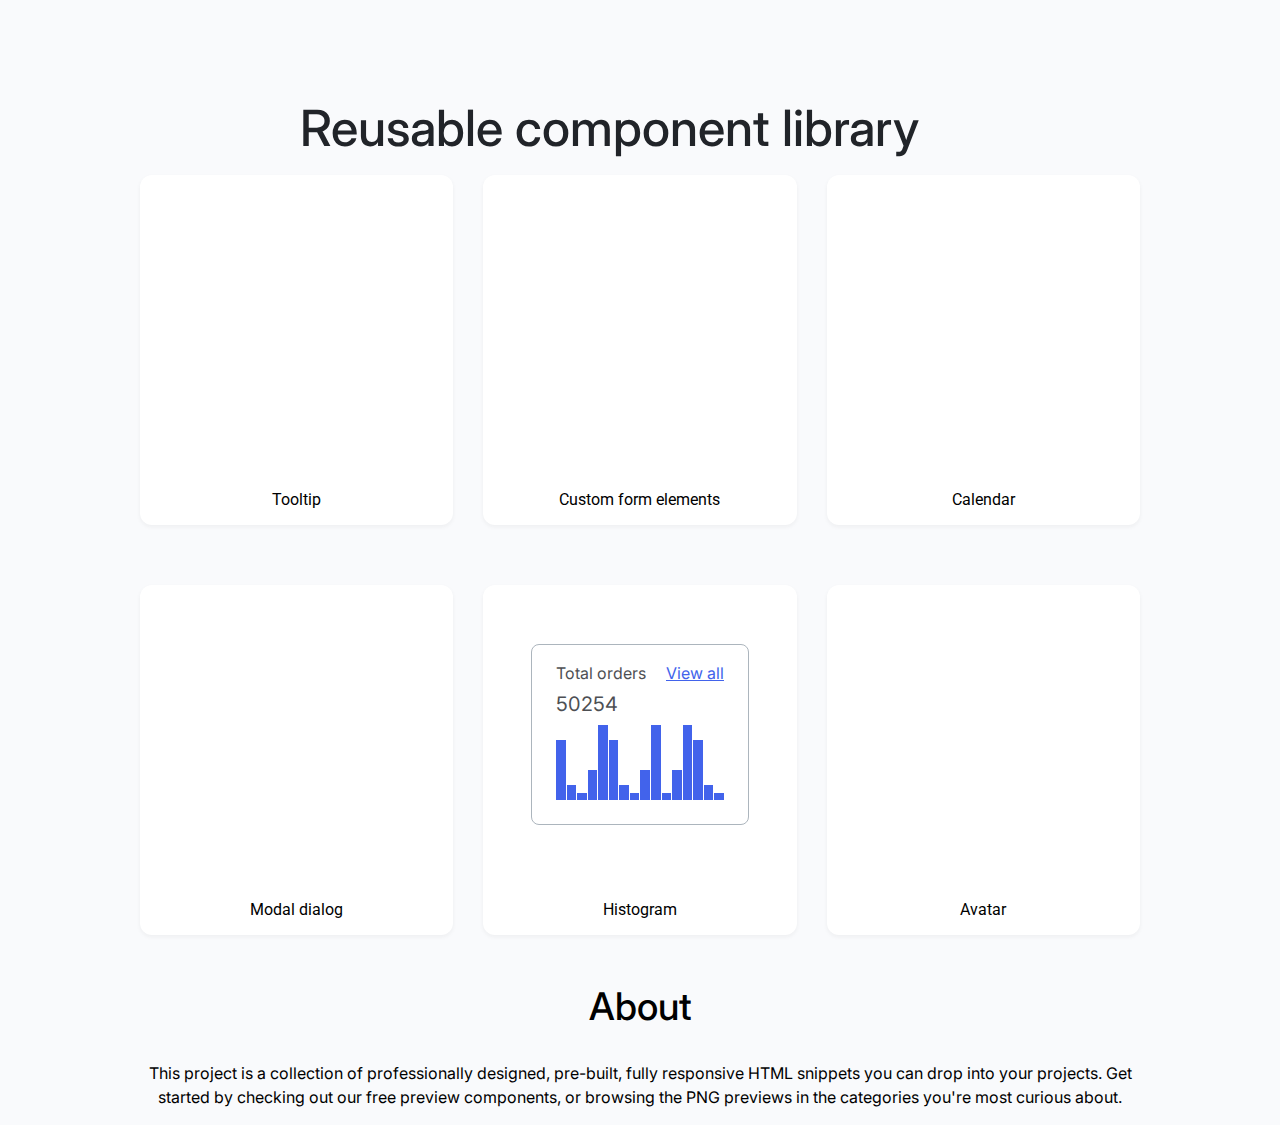
==== index.html @ 953dfaf5 "Better page layout. Use real histogram component instead of its screenshot image." ====
<!DOCTYPE html>
<!-- Главная страница -->
<html lang="ru">
    <head>
        <meta charset="UTF-8">
        <link rel="stylesheet" href="./assets/css/main.css">
        <link rel="stylesheet" href="./components/page/page.css">
        <link rel="stylesheet" href="./components/header/header.css">
        <link rel="stylesheet" href="./03-lection1/01-button/button.css">
        <link rel="stylesheet" href="./03-lection1/02-accordion/accordion.css">
        <link rel="stylesheet" href="./04-lection2/01-histogram/histogram.css">
        <link rel="stylesheet" href="./04-lection2/02-skeleton/skeleton.css">
    </head>
    <body class="page">
        <header class="header">
            <h1 class="header__title">Reusable component library</h1>
        </header>
        
        <main class="page__components">
            <div class="page__component-item">
                <div class="page__component-preview"></div>
                <p class="page__component-title">Tooltip</p>
            </div>
            <div class="page__component-item">
                <div class="page__component-preview"></div>
                <p class="page__component-title">Custom form elements</p>
            </div>
            <div class="page__component-item">
                <div class="page__component-preview"></div>
                <p class="page__component-title">Calendar</p>
            </div>
            <div class="page__component-item">
                <div class="page__component-preview"></div>
                <p class="page__component-title">Modal dialog</p>
            </div>
            <div class="page__component-item">
                <div class="page__component-preview">
                    <div class="histogram">
                        <div class="histogram__header">
                            <p class="histogram__header-title">Total orders</p>
                            <a class="histogram__header-link" href="#">View all</a>
                        </div>
                        <h4 class="histogram__total">50254</h4>
                        <div class="histogram__bars">
                            <div class="histogram__bar" style="height: 80%"></div>
                            <div class="histogram__bar" style="height: 20%"></div>
                            <div class="histogram__bar" style="height: 10%"></div>
                            <div class="histogram__bar" style="height: 40%"></div>
                            <div class="histogram__bar" style="height: 100%"></div>
                            <div class="histogram__bar" style="height: 80%"></div>
                            <div class="histogram__bar" style="height: 20%"></div>
                            <div class="histogram__bar" style="height: 10%"></div>
                            <div class="histogram__bar" style="height: 40%"></div>
                            <div class="histogram__bar" style="height: 100%"></div>
                            <div class="histogram__bar" style="height: 10%"></div>
                            <div class="histogram__bar" style="height: 40%"></div>
                            <div class="histogram__bar" style="height: 100%"></div>
                            <div class="histogram__bar" style="height: 80%"></div>
                            <div class="histogram__bar" style="height: 20%"></div>
                            <div class="histogram__bar" style="height: 10%"></div>
                        </div>
                    </div>
                </div>
                <p class="page__component-title">Histogram</p>
            </div>
            <div class="page__component-item">
                <div class="page__component-preview"></div>
                <p class="page__component-title">Avatar</p>
            </div>
        </main>
        <!--
        <hr/>
        <h3>Old-style components below</h3>
        <section class="page__item">
            <section>
                <button class="button page__item-button">Primary</button>
                <button class="button button_secondary page__item-button">Secondary</button>
                <button class="button button_alternate page__item-button">Alternate</button>
            </section>
            <section>
                <button class="button page__item-button" disabled>Primary</button>
                <button class="button button_secondary page__item-button" disabled>Secondary</button>
                <button class="button button_alternate page__item-button" disabled>Alternate</button>
            </section>
        </section>

        <section class="page__item">
            <section class="accordion">
                <details class="accordion__item">
                    <summary class="accordion__summary">
                        Accordion item 1
                    </summary>
                    <p class="accordion__item-text">
                        Amet minim mollit non deserunt ullamco est sit aliqua dolor do amet sint. Velit officia consequat duis enim velit mollit. Exercitation veniam consequat sunt nostrud amet.
                    </p>
                </details>
                <details class="accordion__item">
                    <summary class="accordion__summary">
                        Accordion item 2
                    </summary>
                    <p class="accordion__item-text">
                        Amet minim mollit non deserunt ullamco est sit aliqua dolor do amet sint. Velit officia consequat duis enim velit mollit. Exercitation veniam consequat sunt nostrud amet.
                    </p>
                </details>
                <details class="accordion__item">
                    <summary class="accordion__summary">
                        Accordion item 2
                    </summary>
                    <p class="accordion__item-text">
                        Amet minim mollit non deserunt ullamco est sit aliqua dolor do amet sint. Velit officia consequat duis enim velit mollit. Exercitation veniam consequat sunt nostrud amet.
                    </p>
                </details>
            </section>
        </section>
        
        <section class="page__item">
            <div class="histogram">
                <div class="histogram__header">
                    <p class="histogram__header-title">Total orders</p>
                    <a class="histogram__header-link" href="#">View all</a>
                </div>
                <h4 class="histogram__total">50254</h4>
                <div class="histogram__bars">
                    <div class="histogram__bar" style="height: 80%"></div>
                    <div class="histogram__bar" style="height: 20%"></div>
                    <div class="histogram__bar" style="height: 10%"></div>
                    <div class="histogram__bar" style="height: 40%"></div>
                    <div class="histogram__bar" style="height: 100%"></div>
                    <div class="histogram__bar" style="height: 80%"></div>
                    <div class="histogram__bar" style="height: 20%"></div>
                    <div class="histogram__bar" style="height: 10%"></div>
                    <div class="histogram__bar" style="height: 40%"></div>
                    <div class="histogram__bar" style="height: 100%"></div>
                    <div class="histogram__bar" style="height: 10%"></div>
                    <div class="histogram__bar" style="height: 40%"></div>
                    <div class="histogram__bar" style="height: 100%"></div>
                    <div class="histogram__bar" style="height: 80%"></div>
                    <div class="histogram__bar" style="height: 20%"></div>
                    <div class="histogram__bar" style="height: 10%"></div>
                </div>
            </div>
        </section>
        
        <section class="page__item">
            <div class="skeleton">
                <div class="skeleton__header">
                    <span class="skeleton__circle">
                    </span>
                    <div class="skeleton__header-lines">
                        <div class="skeleton__line skeleton__line_w50"></div>
                        <div class="skeleton__line skeleton__line_w75"></div>
                    </div>
                </div>
                <div class="skeleton__lines">
                    <div class="skeleton__line skeleton__line_shorter"></div>
                    <div class="skeleton__line skeleton__line_shorter"></div>
                </div>
            </div>
        </section>
        -->
        <footer>
            <h2 class="page__footer-title">About</h2>
            <p class="page__footer-content">This project is a collection of professionally designed, pre-built, fully responsive HTML snippets you can drop into your projects. Get started by checking out our free preview components, or browsing the PNG previews in the categories you're most curious about.</p>
        </footer>
    </body>
</html>
---- assets/css/main.css ----
@import 'normalize.css';
@import '../fonts/fonts.css';

:root {
    --white: #ffffff;
    --black: #212429;
    --pink: #F784AD;
    --purple: #7048E8;
    --blue: #4263EB;
    --red: #F03D3E;
    --grey-1: #F8F9FA;
    --grey-2: #DDE2E5;
    --grey-3: #ACB5BD;
    --grey-4: #495057;

    --error: var(--red);
    --success: var(--blue);

    --primary: var(--blue);
    --secondary: var(--purple);
    
    --backgroud: #F9FAFC;
}

* {
    font-family: 'Roboto', sans-serif;
}
---- components/page/page.css ----
﻿.page {
    max-width: 1000px;
    margin: 0 auto;
    background: var(--backgroud);
    display: flex;
    flex-direction: column;
    min-height: 100vh;
}

.page__item {
    padding: 32px;
}

.page__item-button {
    padding: 16px;
}

.page__footer-title {
    font-family: Inter, sans-serif;
    font-weight: 500;
    font-size: 38px;
    line-height: 48px;
    text-align: center;
}

.page__footer-content {
    font-family: Inter, sans-serif;
    font-size: 16px;
    line-height: 24px;

    text-align: center;
}

.page__components {
    display: flex;
    flex-direction: row;
    flex-grow: 1;
    row-gap: 30px;
    flex-wrap: wrap;
    margin: 0 -15px;
}

.page__component-item {
    width: calc(33% - 30px);
    height: 350px;
    margin: 15px;
    
    display: flex;
    flex-direction: column;
    flex-grow: 1;
    flex-shrink: 1;
    justify-content: flex-end;
    align-items: center;
    
    background: var(--white);
    box-shadow: 0px 2px 4px rgba(33, 36, 41, 0.05);
    border-radius: 12px;
}

.page__component-preview {
    box-sizing: border-box;
    display: flex;
    flex-grow: 1;
    justify-content: center;
    align-content: center;
    align-items: center;
    
    padding: 0 16px 0 16px;
    width: 100%;
}

.page__component-preview-image {
    max-width: 100%;
    max-height:100%;
}

.page__components-title {
    flex-grow: 0;
    
    font-family: Roboto, sans-serif;
    font-style: normal;
    font-weight: 500;
    font-size: 21px;
    line-height: 25px;

    justify-content: center;
    color: var(--black);
}
---- components/header/header.css ----
﻿.header {
    display: flex;
}

.header__title {
    font-family: Inter, sans-serif;
    font-weight: 500;
    font-size: 50px;
    line-height: 64px;

    color: var(--black);
    margin: 96px 0 0 160px
}
---- 03-lection1/01-button/button.css ----
/* Стилизация кнопки */

.button {
    border: 0px;
    border-radius: 8px;
    cursor: pointer;
    font-family: Roboto, sans-serif;
    font-style: normal;
    font-weight: 500;
    font-size: 16px;
    line-height: 19px;
    text-align: center;
    background: var(--blue);
    transition: opacity 200ms ease-in-out, background 200ms ease-in-out;
}

.button[disabled] {
    cursor: not-allowed;
    pointer-events: none;
    opacity: 0.5;
}

.button:hover, .button:active {
    background: #2342C0;
}

.button_secondary {
    background: var(--secondary);
}

.button_secondary:hover, .button_secondary:active {
    background: #5028C6;
}

.button_alternate {
    background: var(--white);
    border: 1px solid var(--grey-3);
    box-sizing: border-box;
}

.button_alternate:hover, .button_alternate:active {
    background: var(--white);
    border: 1px solid var(--black);
}

.button_alternate[disabled] {
    border: 1px solid var(--grey-3);
    color: var(--grey-4);
}
---- 03-lection1/02-accordion/accordion.css ----
/* Стилизация аккордеона */
.accordion__item {
    background: var(--white);
    border: 1px solid var(--grey-3);
    box-sizing: border-box;
    border-radius: 8px;
    margin-bottom: 8px;
}

.accordion__item:last-child {
    margin-bottom: 0;
}

.accordion__summary {
    color: var(--black);
    font-family: Inter, sans-serif;
    font-style: normal;
    font-weight: normal;
    font-size: 16px;
    line-height: 24px;
    
    padding: 24px 32px 24px 32px;
    display: block;
    list-style: none;
}

.accordion__summary::-webkit-details-marker, .accordion__summary::marker {
    display: none;
}

.accordion__item-text {
    font-family: Inter, sans-serif;
    font-style: normal;
    font-weight: normal;
    font-size: 16px;
    line-height: 24px;

    padding: 0 32px 0 32px;
    margin-top: -8px;

    color: var(--grey-4);
}
---- 04-lection2/01-histogram/histogram.css ----
.histogram {
    display: flex;
    flex-direction: column;
    background: var(--white);
    
    border: 1px solid var(--grey-3);
    box-sizing: border-box;
    border-radius: 8px;
    padding: 16px 24px 24px 24px;
}

.histogram__header {
    display: flex;
    justify-content: space-between;
    padding-bottom: 6px;
}

.histogram__header-link {
    padding-left: 20px;
    display: block;
    white-space: nowrap;
    font-family: Inter, sans-serif;
    font-style: normal;
    font-weight: normal;
    font-size: 16px;
    line-height: 24px;
    
    color: var(--blue);
}

.histogram__header-title {
    font-family: Inter, sans-serif;
    font-style: normal;
    font-weight: normal;
    font-size: 16px;
    line-height: 24px;
    color: var(--black);
    opacity: 0.8;
    align-content: center;
    margin-block: 0;
}

.histogram__total {
    font-family: Inter, sans-serif;
    font-style: normal;
    font-weight: normal;
    font-size: 20px;
    line-height: 26px;
    color: var(--black);
    opacity: 0.8;
    margin-block: 0;
    padding-bottom: 8px;
}

.histogram__bars {
    display: flex;
    height: 75px;
    align-items: flex-end;
    column-gap: 1px;
}

.histogram__bar {
    background-color: var(--blue);
    flex-grow: 1;
}
---- 04-lection2/02-skeleton/skeleton.css ----
.skeleton{
    background: var(--white);

    border: 1px solid var(--grey-3);
    box-sizing: border-box;
    border-radius: 8px;
    padding: 16px 24px 24px 24px;

    display: flex;
    flex-direction: column;
    row-gap: 8px;
}

.skeleton__header {
    display: flex;
    flex-direction: row;
    align-items: center;
}

.skeleton__circle {
    height: 64px;
    width: 64px;
    flex-shrink: 0;
    background-color: var(--grey-2);
    border-radius: 50%;
    display: inline-block;
}

.skeleton__header-lines {
    padding-left: 16px;
    display: flex;
    flex-direction: column;
    row-gap: 8px;
    align-items: flex-start;
    justify-items: stretch;
    width: 100%;
}

.skeleton__lines {
    padding: 16px 0 8px 0;
    display: flex;
    row-gap: 8px;
    align-items: stretch;
    justify-items: stretch;
    flex-direction: column;
    width: 100%;
}

.skeleton__line {
    width: 100%;
    background: linear-gradient(92.51deg, #DDE2E5 6.44%, #E2E6E8 38.47%, #F3F5F5 56.48%, #E3E7EA 77.5%, #DDE2E5 102.52%);
    flex-grow: 0;
    height: 20px;
}

.skeleton__line_w50 {
    width: 50%;
}

.skeleton__line_w75 {
    width: 75%;
}

 .skeleton__line_shorter {
     width: 95%;
 }
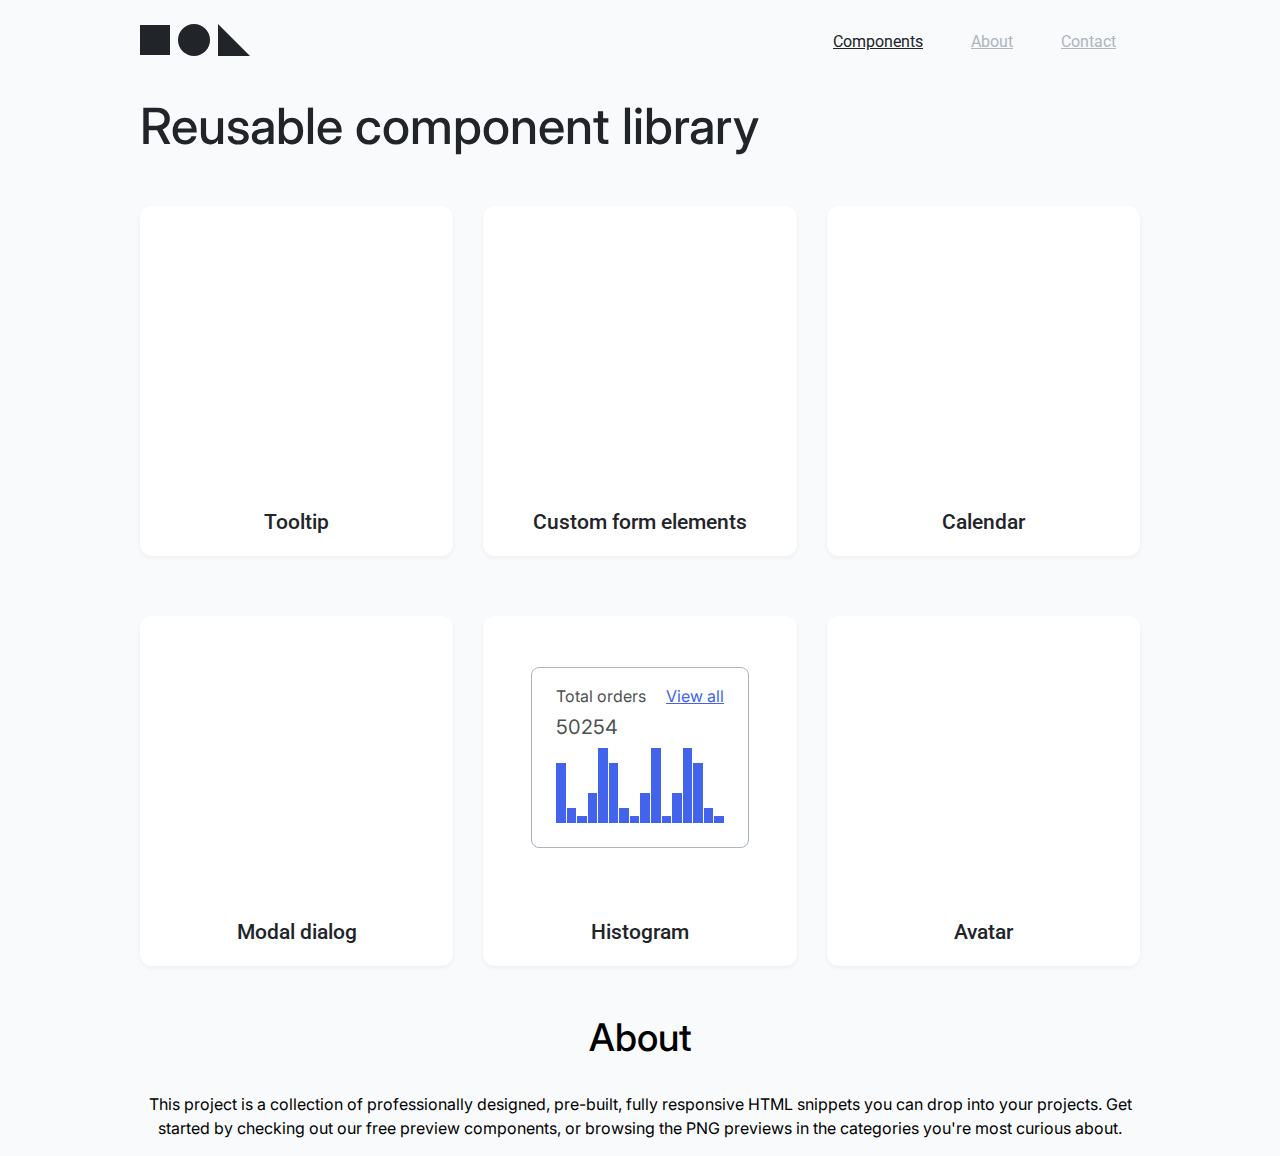
==== commit 89e33a4e: "Implemented header. Added nav and footer components. Moved old style components to separate page." ====
--- a/index.html
+++ b/index.html
@@ -6,6 +6,8 @@
         <link rel="stylesheet" href="./assets/css/main.css">
         <link rel="stylesheet" href="./components/page/page.css">
         <link rel="stylesheet" href="./components/header/header.css">
+        <link rel="stylesheet" href="./components/nav/nav.css">
+        <link rel="stylesheet" href="./components/footer/footer.css">
         <link rel="stylesheet" href="./03-lection1/01-button/button.css">
         <link rel="stylesheet" href="./03-lection1/02-accordion/accordion.css">
         <link rel="stylesheet" href="./04-lection2/01-histogram/histogram.css">
@@ -13,9 +15,22 @@
     </head>
     <body class="page">
         <header class="header">
+            <div class="header__container">
+                <div class="header__logo">
+                    <svg width="110" height="32" viewBox="0 0 110 32" fill="none" xmlns="http://www.w3.org/2000/svg">
+                        <rect y="1" width="30" height="30" fill="#212429"/>
+                        <rect x="38" width="32" height="32" rx="16" fill="#212429"/>
+                        <path d="M78 0L110 32H78V0Z" fill="#212429"/>
+                    </svg>
+                </div>
+                <div class="nav header__nav">
+                    <a href="" class="nav__item nav__item-selected">Components</a>
+                    <a href="" class="nav__item">About</a>
+                    <a href="" class="nav__item">Contact</a>
+                </div>
+            </div>
             <h1 class="header__title">Reusable component library</h1>
         </header>
-        
         <main class="page__components">
             <div class="page__component-item">
                 <div class="page__component-preview"></div>
@@ -68,99 +83,9 @@
                 <p class="page__component-title">Avatar</p>
             </div>
         </main>
-        <!--
-        <hr/>
-        <h3>Old-style components below</h3>
-        <section class="page__item">
-            <section>
-                <button class="button page__item-button">Primary</button>
-                <button class="button button_secondary page__item-button">Secondary</button>
-                <button class="button button_alternate page__item-button">Alternate</button>
-            </section>
-            <section>
-                <button class="button page__item-button" disabled>Primary</button>
-                <button class="button button_secondary page__item-button" disabled>Secondary</button>
-                <button class="button button_alternate page__item-button" disabled>Alternate</button>
-            </section>
-        </section>
-
-        <section class="page__item">
-            <section class="accordion">
-                <details class="accordion__item">
-                    <summary class="accordion__summary">
-                        Accordion item 1
-                    </summary>
-                    <p class="accordion__item-text">
-                        Amet minim mollit non deserunt ullamco est sit aliqua dolor do amet sint. Velit officia consequat duis enim velit mollit. Exercitation veniam consequat sunt nostrud amet.
-                    </p>
-                </details>
-                <details class="accordion__item">
-                    <summary class="accordion__summary">
-                        Accordion item 2
-                    </summary>
-                    <p class="accordion__item-text">
-                        Amet minim mollit non deserunt ullamco est sit aliqua dolor do amet sint. Velit officia consequat duis enim velit mollit. Exercitation veniam consequat sunt nostrud amet.
-                    </p>
-                </details>
-                <details class="accordion__item">
-                    <summary class="accordion__summary">
-                        Accordion item 2
-                    </summary>
-                    <p class="accordion__item-text">
-                        Amet minim mollit non deserunt ullamco est sit aliqua dolor do amet sint. Velit officia consequat duis enim velit mollit. Exercitation veniam consequat sunt nostrud amet.
-                    </p>
-                </details>
-            </section>
-        </section>
-        
-        <section class="page__item">
-            <div class="histogram">
-                <div class="histogram__header">
-                    <p class="histogram__header-title">Total orders</p>
-                    <a class="histogram__header-link" href="#">View all</a>
-                </div>
-                <h4 class="histogram__total">50254</h4>
-                <div class="histogram__bars">
-                    <div class="histogram__bar" style="height: 80%"></div>
-                    <div class="histogram__bar" style="height: 20%"></div>
-                    <div class="histogram__bar" style="height: 10%"></div>
-                    <div class="histogram__bar" style="height: 40%"></div>
-                    <div class="histogram__bar" style="height: 100%"></div>
-                    <div class="histogram__bar" style="height: 80%"></div>
-                    <div class="histogram__bar" style="height: 20%"></div>
-                    <div class="histogram__bar" style="height: 10%"></div>
-                    <div class="histogram__bar" style="height: 40%"></div>
-                    <div class="histogram__bar" style="height: 100%"></div>
-                    <div class="histogram__bar" style="height: 10%"></div>
-                    <div class="histogram__bar" style="height: 40%"></div>
-                    <div class="histogram__bar" style="height: 100%"></div>
-                    <div class="histogram__bar" style="height: 80%"></div>
-                    <div class="histogram__bar" style="height: 20%"></div>
-                    <div class="histogram__bar" style="height: 10%"></div>
-                </div>
-            </div>
-        </section>
-        
-        <section class="page__item">
-            <div class="skeleton">
-                <div class="skeleton__header">
-                    <span class="skeleton__circle">
-                    </span>
-                    <div class="skeleton__header-lines">
-                        <div class="skeleton__line skeleton__line_w50"></div>
-                        <div class="skeleton__line skeleton__line_w75"></div>
-                    </div>
-                </div>
-                <div class="skeleton__lines">
-                    <div class="skeleton__line skeleton__line_shorter"></div>
-                    <div class="skeleton__line skeleton__line_shorter"></div>
-                </div>
-            </div>
-        </section>
-        -->
-        <footer>
-            <h2 class="page__footer-title">About</h2>
-            <p class="page__footer-content">This project is a collection of professionally designed, pre-built, fully responsive HTML snippets you can drop into your projects. Get started by checking out our free preview components, or browsing the PNG previews in the categories you're most curious about.</p>
+        <footer class="footer">
+            <h2 class="footer__title">About</h2>
+            <p class="footer__content">This project is a collection of professionally designed, pre-built, fully responsive HTML snippets you can drop into your projects. Get started by checking out our free preview components, or browsing the PNG previews in the categories you're most curious about.</p>
         </footer>
     </body>
 </html>
--- a/components/page/page.css
+++ b/components/page/page.css
@@ -7,30 +7,6 @@
     min-height: 100vh;
 }
 
-.page__item {
-    padding: 32px;
-}
-
-.page__item-button {
-    padding: 16px;
-}
-
-.page__footer-title {
-    font-family: Inter, sans-serif;
-    font-weight: 500;
-    font-size: 38px;
-    line-height: 48px;
-    text-align: center;
-}
-
-.page__footer-content {
-    font-family: Inter, sans-serif;
-    font-size: 16px;
-    line-height: 24px;
-
-    text-align: center;
-}
-
 .page__components {
     display: flex;
     flex-direction: row;
@@ -38,6 +14,7 @@
     row-gap: 30px;
     flex-wrap: wrap;
     margin: 0 -15px;
+    align-content: flex-start;
 }
 
 .page__component-item {
@@ -74,9 +51,7 @@
     max-height:100%;
 }
 
-.page__components-title {
-    flex-grow: 0;
-    
+.page__component-title {
     font-family: Roboto, sans-serif;
     font-style: normal;
     font-weight: 500;
--- a/components/header/header.css
+++ b/components/header/header.css
@@ -1,5 +1,13 @@
 ﻿.header {
     display: flex;
+    flex-direction: column;
+}
+
+.header__container {
+    display: flex;
+    justify-content: space-between;
+    margin-top: 24px;
+    align-items: center;
 }
 
 .header__title {
@@ -9,5 +17,8 @@
     line-height: 64px;
 
     color: var(--black);
-    margin: 96px 0 0 160px
+}
+
+.heaver__nav {
+    margin-left: 15px;
 }--- a/components/nav/nav.css
+++ b/components/nav/nav.css
@@ -0,0 +1,16 @@
+﻿.nav {
+    display: flex;
+    padding-left: 20px;
+    flex-wrap: wrap;
+}
+
+.nav__item {
+    font-size: 16px;
+    line-height: 24px;
+    margin: 0 24px;
+    color: var(--grey-3);
+}
+
+.nav__item-selected {
+    color: var(--black);
+}--- a/components/footer/footer.css
+++ b/components/footer/footer.css
@@ -0,0 +1,19 @@
+﻿.footer {
+    
+}
+
+.footer__title {
+    font-family: Inter, sans-serif;
+    font-weight: 500;
+    font-size: 38px;
+    line-height: 48px;
+    text-align: center;
+}
+
+.footer__content {
+    font-family: Inter, sans-serif;
+    font-size: 16px;
+    line-height: 24px;
+
+    text-align: center;
+}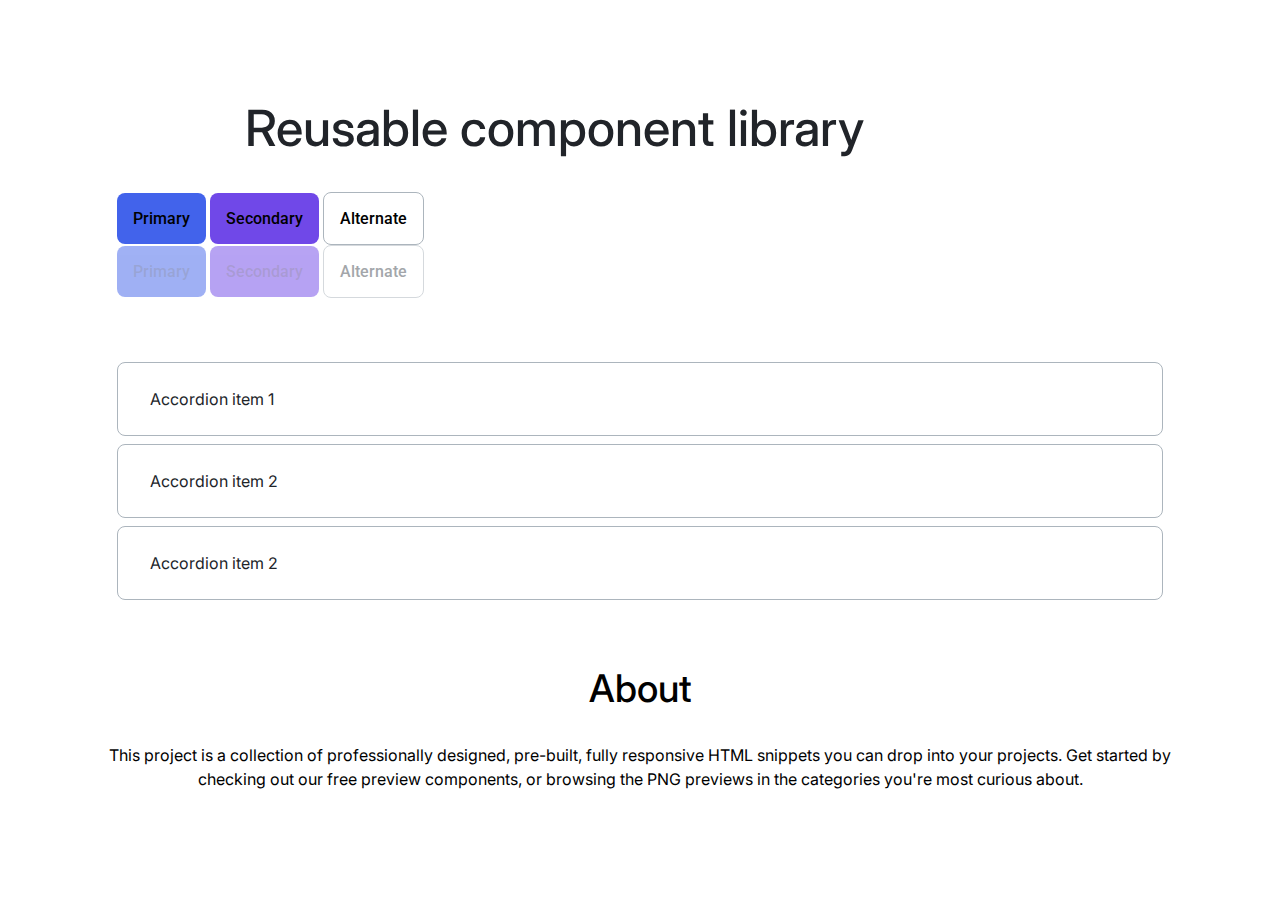
==== commit 0bb54b51: "Merge pull request #3 from dlxeon/feature/task03" ====
--- a/index.html
+++ b/index.html
@@ -5,87 +5,58 @@
         <meta charset="UTF-8">
         <link rel="stylesheet" href="./assets/css/main.css">
         <link rel="stylesheet" href="./components/page/page.css">
-        <link rel="stylesheet" href="./components/header/header.css">
-        <link rel="stylesheet" href="./components/nav/nav.css">
-        <link rel="stylesheet" href="./components/footer/footer.css">
         <link rel="stylesheet" href="./03-lection1/01-button/button.css">
         <link rel="stylesheet" href="./03-lection1/02-accordion/accordion.css">
-        <link rel="stylesheet" href="./04-lection2/01-histogram/histogram.css">
-        <link rel="stylesheet" href="./04-lection2/02-skeleton/skeleton.css">
     </head>
     <body class="page">
-        <header class="header">
-            <div class="header__container">
-                <div class="header__logo">
-                    <svg width="110" height="32" viewBox="0 0 110 32" fill="none" xmlns="http://www.w3.org/2000/svg">
-                        <rect y="1" width="30" height="30" fill="#212429"/>
-                        <rect x="38" width="32" height="32" rx="16" fill="#212429"/>
-                        <path d="M78 0L110 32H78V0Z" fill="#212429"/>
-                    </svg>
-                </div>
-                <div class="nav header__nav">
-                    <a href="" class="nav__item nav__item-selected">Components</a>
-                    <a href="" class="nav__item">About</a>
-                    <a href="" class="nav__item">Contact</a>
-                </div>
-            </div>
-            <h1 class="header__title">Reusable component library</h1>
+        <header>
+            <h1 class="page__title">Reusable component library</h1>
         </header>
-        <main class="page__components">
-            <div class="page__component-item">
-                <div class="page__component-preview"></div>
-                <p class="page__component-title">Tooltip</p>
-            </div>
-            <div class="page__component-item">
-                <div class="page__component-preview"></div>
-                <p class="page__component-title">Custom form elements</p>
-            </div>
-            <div class="page__component-item">
-                <div class="page__component-preview"></div>
-                <p class="page__component-title">Calendar</p>
-            </div>
-            <div class="page__component-item">
-                <div class="page__component-preview"></div>
-                <p class="page__component-title">Modal dialog</p>
-            </div>
-            <div class="page__component-item">
-                <div class="page__component-preview">
-                    <div class="histogram">
-                        <div class="histogram__header">
-                            <p class="histogram__header-title">Total orders</p>
-                            <a class="histogram__header-link" href="#">View all</a>
-                        </div>
-                        <h4 class="histogram__total">50254</h4>
-                        <div class="histogram__bars">
-                            <div class="histogram__bar" style="height: 80%"></div>
-                            <div class="histogram__bar" style="height: 20%"></div>
-                            <div class="histogram__bar" style="height: 10%"></div>
-                            <div class="histogram__bar" style="height: 40%"></div>
-                            <div class="histogram__bar" style="height: 100%"></div>
-                            <div class="histogram__bar" style="height: 80%"></div>
-                            <div class="histogram__bar" style="height: 20%"></div>
-                            <div class="histogram__bar" style="height: 10%"></div>
-                            <div class="histogram__bar" style="height: 40%"></div>
-                            <div class="histogram__bar" style="height: 100%"></div>
-                            <div class="histogram__bar" style="height: 10%"></div>
-                            <div class="histogram__bar" style="height: 40%"></div>
-                            <div class="histogram__bar" style="height: 100%"></div>
-                            <div class="histogram__bar" style="height: 80%"></div>
-                            <div class="histogram__bar" style="height: 20%"></div>
-                            <div class="histogram__bar" style="height: 10%"></div>
-                        </div>
-                    </div>
-                </div>
-                <p class="page__component-title">Histogram</p>
-            </div>
-            <div class="page__component-item">
-                <div class="page__component-preview"></div>
-                <p class="page__component-title">Avatar</p>
-            </div>
-        </main>
-        <footer class="footer">
-            <h2 class="footer__title">About</h2>
-            <p class="footer__content">This project is a collection of professionally designed, pre-built, fully responsive HTML snippets you can drop into your projects. Get started by checking out our free preview components, or browsing the PNG previews in the categories you're most curious about.</p>
+        <section class="page__item">
+            <section>
+                <button class="button page__item-button">Primary</button>
+                <button class="button button_secondary page__item-button">Secondary</button>
+                <button class="button button_alternate page__item-button">Alternate</button>
+            </section>
+            <section>
+                <button class="button page__item-button" disabled>Primary</button>
+                <button class="button button_secondary page__item-button" disabled>Secondary</button>
+                <button class="button button_alternate page__item-button" disabled>Alternate</button>
+            </section>
+        </section>
+
+        <section class="page__item">
+            <section class="accordion">
+                <details class="accordion__item">
+                    <summary class="accordion__summary">
+                        Accordion item 1
+                    </summary>
+                    <p class="accordion__item-text">
+                        Amet minim mollit non deserunt ullamco est sit aliqua dolor do amet sint. Velit officia consequat duis enim velit mollit. Exercitation veniam consequat sunt nostrud amet.
+                    </p>
+                </details>
+                <details class="accordion__item">
+                    <summary class="accordion__summary">
+                        Accordion item 2
+                    </summary>
+                    <p class="accordion__item-text">
+                        Amet minim mollit non deserunt ullamco est sit aliqua dolor do amet sint. Velit officia consequat duis enim velit mollit. Exercitation veniam consequat sunt nostrud amet.
+                    </p>
+                </details>
+                <details class="accordion__item">
+                    <summary class="accordion__summary">
+                        Accordion item 2
+                    </summary>
+                    <p class="accordion__item-text">
+                        Amet minim mollit non deserunt ullamco est sit aliqua dolor do amet sint. Velit officia consequat duis enim velit mollit. Exercitation veniam consequat sunt nostrud amet.
+                    </p>
+                </details>
+            </section>
+        </section>
+        
+        <footer>
+            <h2 class="page__footer-title">About</h2>
+            <p class="page__footer-content">This project is a collection of professionally designed, pre-built, fully responsive HTML snippets you can drop into your projects. Get started by checking out our free preview components, or browsing the PNG previews in the categories you're most curious about.</p>
         </footer>
     </body>
 </html>
--- a/assets/css/main.css
+++ b/assets/css/main.css
@@ -18,8 +18,6 @@
 
     --primary: var(--blue);
     --secondary: var(--purple);
-    
-    --backgroud: #F9FAFC;
 }
 
 * {
--- a/components/page/page.css
+++ b/components/page/page.css
@@ -1,63 +1,38 @@
 ﻿.page {
-    max-width: 1000px;
-    margin: 0 auto;
-    background: var(--backgroud);
-    display: flex;
-    flex-direction: column;
-    min-height: 100vh;
+    max-width: 1110px;
+    margin: 0px auto;
 }
 
-.page__components {
-    display: flex;
-    flex-direction: row;
-    flex-grow: 1;
-    row-gap: 30px;
-    flex-wrap: wrap;
-    margin: 0 -15px;
-    align-content: flex-start;
+.page__title {
+    font-family: Inter, sans-serif;
+    font-weight: 500;
+    font-size: 50px;
+    line-height: 64px;
+
+    color: var(--black);
+    margin: 96px 0 0 160px
 }
 
-.page__component-item {
-    width: calc(33% - 30px);
-    height: 350px;
-    margin: 15px;
-    
-    display: flex;
-    flex-direction: column;
-    flex-grow: 1;
-    flex-shrink: 1;
-    justify-content: flex-end;
-    align-items: center;
-    
-    background: var(--white);
-    box-shadow: 0px 2px 4px rgba(33, 36, 41, 0.05);
-    border-radius: 12px;
+.page__item {
+    padding: 32px;
 }
 
-.page__component-preview {
-    box-sizing: border-box;
-    display: flex;
-    flex-grow: 1;
-    justify-content: center;
-    align-content: center;
-    align-items: center;
-    
-    padding: 0 16px 0 16px;
-    width: 100%;
+.page__item-button {
+    padding: 16px;
 }
 
-.page__component-preview-image {
-    max-width: 100%;
-    max-height:100%;
+.page__footer-title {
+    font-family: Inter, sans-serif;
+    font-weight: 500;
+    font-size: 38px;
+    line-height: 48px;
+    text-align: center;
 }
 
-.page__component-title {
-    font-family: Roboto, sans-serif;
-    font-style: normal;
-    font-weight: 500;
-    font-size: 21px;
-    line-height: 25px;
+.page__footer-content {
+    font-family: Inter, sans-serif;
+    font-size: 16px;
+    line-height: 24px;
 
-    justify-content: center;
-    color: var(--black);
+    text-align: center;
 }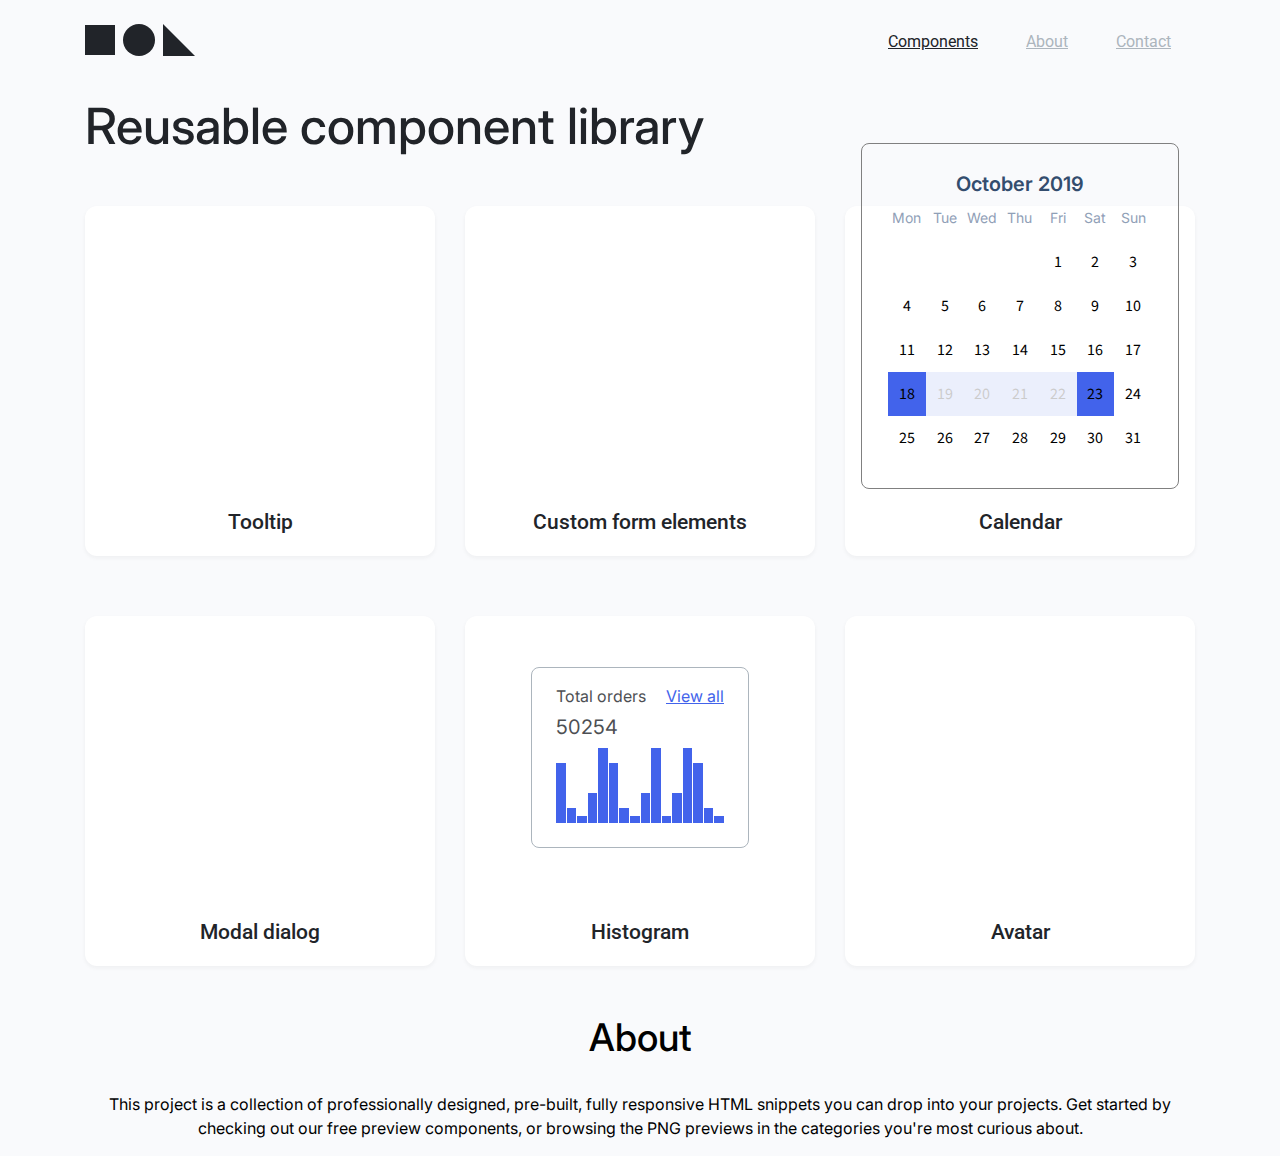
==== commit c0957fc5: "Calendar element done." ====
--- a/index.html
+++ b/index.html
@@ -5,58 +5,138 @@
         <meta charset="UTF-8">
         <link rel="stylesheet" href="./assets/css/main.css">
         <link rel="stylesheet" href="./components/page/page.css">
+        <link rel="stylesheet" href="./components/header/header.css">
+        <link rel="stylesheet" href="./components/nav/nav.css">
+        <link rel="stylesheet" href="./components/footer/footer.css">
         <link rel="stylesheet" href="./03-lection1/01-button/button.css">
         <link rel="stylesheet" href="./03-lection1/02-accordion/accordion.css">
+        <link rel="stylesheet" href="./04-lection2/01-histogram/histogram.css">
+        <link rel="stylesheet" href="./04-lection2/02-skeleton/skeleton.css">
+        <link rel="stylesheet" href="./05-lection3/03-calendar/calendar.css">
     </head>
     <body class="page">
-        <header>
-            <h1 class="page__title">Reusable component library</h1>
+        <header class="header">
+            <div class="header__container">
+                <div class="header__logo">
+                    <svg width="110" height="32" viewBox="0 0 110 32" fill="none" xmlns="http://www.w3.org/2000/svg">
+                        <rect y="1" width="30" height="30" fill="#212429"/>
+                        <rect x="38" width="32" height="32" rx="16" fill="#212429"/>
+                        <path d="M78 0L110 32H78V0Z" fill="#212429"/>
+                    </svg>
+                </div>
+                <div class="nav header__nav">
+                    <a href="" class="nav__item nav__item-selected">Components</a>
+                    <a href="" class="nav__item">About</a>
+                    <a href="" class="nav__item">Contact</a>
+                </div>
+            </div>
+            <h1 class="header__title">Reusable component library</h1>
         </header>
-        <section class="page__item">
-            <section>
-                <button class="button page__item-button">Primary</button>
-                <button class="button button_secondary page__item-button">Secondary</button>
-                <button class="button button_alternate page__item-button">Alternate</button>
-            </section>
-            <section>
-                <button class="button page__item-button" disabled>Primary</button>
-                <button class="button button_secondary page__item-button" disabled>Secondary</button>
-                <button class="button button_alternate page__item-button" disabled>Alternate</button>
-            </section>
-        </section>
-
-        <section class="page__item">
-            <section class="accordion">
-                <details class="accordion__item">
-                    <summary class="accordion__summary">
-                        Accordion item 1
-                    </summary>
-                    <p class="accordion__item-text">
-                        Amet minim mollit non deserunt ullamco est sit aliqua dolor do amet sint. Velit officia consequat duis enim velit mollit. Exercitation veniam consequat sunt nostrud amet.
-                    </p>
-                </details>
-                <details class="accordion__item">
-                    <summary class="accordion__summary">
-                        Accordion item 2
-                    </summary>
-                    <p class="accordion__item-text">
-                        Amet minim mollit non deserunt ullamco est sit aliqua dolor do amet sint. Velit officia consequat duis enim velit mollit. Exercitation veniam consequat sunt nostrud amet.
-                    </p>
-                </details>
-                <details class="accordion__item">
-                    <summary class="accordion__summary">
-                        Accordion item 2
-                    </summary>
-                    <p class="accordion__item-text">
-                        Amet minim mollit non deserunt ullamco est sit aliqua dolor do amet sint. Velit officia consequat duis enim velit mollit. Exercitation veniam consequat sunt nostrud amet.
-                    </p>
-                </details>
-            </section>
-        </section>
-        
-        <footer>
-            <h2 class="page__footer-title">About</h2>
-            <p class="page__footer-content">This project is a collection of professionally designed, pre-built, fully responsive HTML snippets you can drop into your projects. Get started by checking out our free preview components, or browsing the PNG previews in the categories you're most curious about.</p>
+        <main class="page__components">
+            <div class="page__component-item">
+                <div class="page__component-preview"></div>
+                <p class="page__component-title">Tooltip</p>
+            </div>
+            <div class="page__component-item">
+                <div class="page__component-preview"></div>
+                <p class="page__component-title">Custom form elements</p>
+            </div>
+            <div class="page__component-item">
+                <div class="page__component-preview">
+                    <div class="calendar">
+                        <div class="calendar__title">October 2019</div>
+                        <div class="calendar__wrapper">
+                            <div class="calendar__inner">
+                                <span class="calendar__item calendar__item_day">Mon</span>
+                                <span class="calendar__item calendar__item_day">Tue</span>
+                                <span class="calendar__item calendar__item_day">Wed</span>
+                                <span class="calendar__item calendar__item_day">Thu</span>
+                                <span class="calendar__item calendar__item_day">Fri</span>
+                                <span class="calendar__item calendar__item_day">Sat</span>
+                                <span class="calendar__item calendar__item_day">Sun</span>
+                                <span class="calendar__item"></span>
+                                <span class="calendar__item"></span>
+                                <span class="calendar__item"></span>
+                                <span class="calendar__item"></span>
+                                <span class="calendar__item">1</span>
+                                <span class="calendar__item">2</span>
+                                <span class="calendar__item">3</span>
+                                <span class="calendar__item">4</span>
+                                <span class="calendar__item">5</span>
+                                <span class="calendar__item">6</span>
+                                <span class="calendar__item">7</span>
+                                <span class="calendar__item">8</span>
+                                <span class="calendar__item">9</span>
+                                <span class="calendar__item">10</span>
+                                <span class="calendar__item">11</span>
+                                <span class="calendar__item">12</span>
+                                <span class="calendar__item">13</span>
+                                <span class="calendar__item">14</span>
+                                <span class="calendar__item">15</span>
+                                <span class="calendar__item">16</span>
+                                <span class="calendar__item">17</span>
+                                <span class="calendar__item calendar__item_active">18</span>
+                                <span class="calendar__item calendar__item_between-active">19</span>
+                                <span class="calendar__item calendar__item_between-active">20</span>
+                                <span class="calendar__item calendar__item_between-active">21</span>
+                                <span class="calendar__item calendar__item_between-active">22</span>
+                                <span class="calendar__item calendar__item_active">23</span>
+                                <span class="calendar__item">24</span>
+                                <span class="calendar__item">25</span>
+                                <span class="calendar__item">26</span>
+                                <span class="calendar__item">27</span>
+                                <span class="calendar__item">28</span>
+                                <span class="calendar__item">29</span>
+                                <span class="calendar__item">30</span>
+                                <span class="calendar__item">31</span>
+                            </div>
+                        </div>
+                    </div>
+                </div>
+                <p class="page__component-title">Calendar</p>
+            </div>
+            <div class="page__component-item">
+                <div class="page__component-preview"></div>
+                <p class="page__component-title">Modal dialog</p>
+            </div>
+            <div class="page__component-item">
+                <div class="page__component-preview">
+                    <div class="histogram">
+                        <div class="histogram__header">
+                            <p class="histogram__header-title">Total orders</p>
+                            <a class="histogram__header-link" href="#">View all</a>
+                        </div>
+                        <h4 class="histogram__total">50254</h4>
+                        <div class="histogram__bars">
+                            <div class="histogram__bar" style="height: 80%"></div>
+                            <div class="histogram__bar" style="height: 20%"></div>
+                            <div class="histogram__bar" style="height: 10%"></div>
+                            <div class="histogram__bar" style="height: 40%"></div>
+                            <div class="histogram__bar" style="height: 100%"></div>
+                            <div class="histogram__bar" style="height: 80%"></div>
+                            <div class="histogram__bar" style="height: 20%"></div>
+                            <div class="histogram__bar" style="height: 10%"></div>
+                            <div class="histogram__bar" style="height: 40%"></div>
+                            <div class="histogram__bar" style="height: 100%"></div>
+                            <div class="histogram__bar" style="height: 10%"></div>
+                            <div class="histogram__bar" style="height: 40%"></div>
+                            <div class="histogram__bar" style="height: 100%"></div>
+                            <div class="histogram__bar" style="height: 80%"></div>
+                            <div class="histogram__bar" style="height: 20%"></div>
+                            <div class="histogram__bar" style="height: 10%"></div>
+                        </div>
+                    </div>
+                </div>
+                <p class="page__component-title">Histogram</p>
+            </div>
+            <div class="page__component-item">
+                <div class="page__component-preview"></div>
+                <p class="page__component-title">Avatar</p>
+            </div>
+        </main>
+        <footer class="footer">
+            <h2 class="footer__title">About</h2>
+            <p class="footer__content">This project is a collection of professionally designed, pre-built, fully responsive HTML snippets you can drop into your projects. Get started by checking out our free preview components, or browsing the PNG previews in the categories you're most curious about.</p>
         </footer>
     </body>
 </html>
--- a/assets/css/main.css
+++ b/assets/css/main.css
@@ -18,8 +18,19 @@
 
     --primary: var(--blue);
     --secondary: var(--purple);
+    
+    --backgroud: #F9FAFC;
+    --selected: #D84910;
+    
+    --calendar-title: #334D6E;
+    --calendar-day: #90A0B7;
+    --calendar-between-active: #A0B1F5;
 }
 
 * {
     font-family: 'Roboto', sans-serif;
 }
+
+body, html {
+    height: 100%;
+}--- a/components/page/page.css
+++ b/components/page/page.css
@@ -1,38 +1,63 @@
 ﻿.page {
     max-width: 1110px;
-    margin: 0px auto;
+    margin: 0 auto;
+    background: var(--backgroud);
+    display: flex;
+    flex-direction: column;
+    min-height: 100vh;
 }
 
-.page__title {
-    font-family: Inter, sans-serif;
-    font-weight: 500;
-    font-size: 50px;
-    line-height: 64px;
-
-    color: var(--black);
-    margin: 96px 0 0 160px
+.page__components {
+    display: flex;
+    flex-direction: row;
+    flex-grow: 1;
+    row-gap: 30px;
+    flex-wrap: wrap;
+    margin: 0 -15px;
+    align-content: flex-start;
 }
 
-.page__item {
-    padding: 32px;
+.page__component-item {
+    width: calc(33% - 30px);
+    height: 350px;
+    margin: 15px;
+    
+    display: flex;
+    flex-direction: column;
+    flex-grow: 1;
+    flex-shrink: 1;
+    justify-content: flex-end;
+    align-items: center;
+    
+    background: var(--white);
+    box-shadow: 0px 2px 4px rgba(33, 36, 41, 0.05);
+    border-radius: 12px;
+} 
+
+.page__component-preview {
+    box-sizing: border-box;
+    display: flex;
+    flex-grow: 1;
+    justify-content: center;
+    align-content: center;
+    align-items: center;
+    
+    padding: 0 16px 0 16px;
+    width: 100%;
 }
 
-.page__item-button {
-    padding: 16px;
+.page__component-preview-image {
+    max-width: 100%;
+    max-height:100%;
 }
 
-.page__footer-title {
-    font-family: Inter, sans-serif;
+.page__component-title {
+    font-family: Roboto, sans-serif;
+    font-style: normal;
     font-weight: 500;
-    font-size: 38px;
-    line-height: 48px;
-    text-align: center;
-}
+    font-size: 21px;
+    line-height: 25px;
 
-.page__footer-content {
-    font-family: Inter, sans-serif;
-    font-size: 16px;
-    line-height: 24px;
-
-    text-align: center;
+    justify-content: center;
+    color: var(--black);
 }--- a/components/header/header.css
+++ b/components/header/header.css
@@ -0,0 +1,24 @@
+﻿.header {
+    display: flex;
+    flex-direction: column;
+}
+
+.header__container {
+    display: flex;
+    justify-content: space-between;
+    margin-top: 24px;
+    align-items: center;
+}
+
+.header__title {
+    font-family: Inter, sans-serif;
+    font-weight: 500;
+    font-size: 50px;
+    line-height: 64px;
+
+    color: var(--black);
+}
+
+.heaver__nav {
+    margin-left: 15px;
+}--- a/components/nav/nav.css
+++ b/components/nav/nav.css
@@ -0,0 +1,16 @@
+﻿.nav {
+    display: flex;
+    padding-left: 20px;
+    flex-wrap: wrap;
+}
+
+.nav__item {
+    font-size: 16px;
+    line-height: 24px;
+    margin: 0 24px;
+    color: var(--grey-3);
+}
+
+.nav__item-selected {
+    color: var(--black);
+}--- a/components/footer/footer.css
+++ b/components/footer/footer.css
@@ -0,0 +1,19 @@
+﻿.footer {
+    
+}
+
+.footer__title {
+    font-family: Inter, sans-serif;
+    font-weight: 500;
+    font-size: 38px;
+    line-height: 48px;
+    text-align: center;
+}
+
+.footer__content {
+    font-family: Inter, sans-serif;
+    font-size: 16px;
+    line-height: 24px;
+
+    text-align: center;
+}--- a/04-lection2/01-histogram/histogram.css
+++ b/04-lection2/01-histogram/histogram.css
@@ -0,0 +1,65 @@
+.histogram {
+    display: flex;
+    flex-direction: column;
+    background: var(--white);
+    
+    border: 1px solid var(--grey-3);
+    box-sizing: border-box;
+    border-radius: 8px;
+    padding: 16px 24px 24px 24px;
+}
+
+.histogram__header {
+    display: flex;
+    justify-content: space-between;
+    padding-bottom: 6px;
+}
+
+.histogram__header-link {
+    padding-left: 20px;
+    display: block;
+    white-space: nowrap;
+    font-family: Inter, sans-serif;
+    font-style: normal;
+    font-weight: normal;
+    font-size: 16px;
+    line-height: 24px;
+    
+    color: var(--blue);
+}
+
+.histogram__header-title {
+    font-family: Inter, sans-serif;
+    font-style: normal;
+    font-weight: normal;
+    font-size: 16px;
+    line-height: 24px;
+    color: var(--black);
+    opacity: 0.8;
+    align-content: center;
+    margin-block: 0;
+}
+
+.histogram__total {
+    font-family: Inter, sans-serif;
+    font-style: normal;
+    font-weight: normal;
+    font-size: 20px;
+    line-height: 26px;
+    color: var(--black);
+    opacity: 0.8;
+    margin-block: 0;
+    padding-bottom: 8px;
+}
+
+.histogram__bars {
+    display: flex;
+    height: 75px;
+    align-items: flex-end;
+    column-gap: 1px;
+}
+
+.histogram__bar {
+    background-color: var(--blue);
+    flex-grow: 1;
+}--- a/04-lection2/02-skeleton/skeleton.css
+++ b/04-lection2/02-skeleton/skeleton.css
@@ -0,0 +1,66 @@
+ .skeleton{
+    background: var(--white);
+
+    border: 1px solid var(--grey-3);
+    box-sizing: border-box;
+    border-radius: 8px;
+    padding: 16px 24px 24px 24px;
+
+    display: flex;
+    flex-direction: column;
+    row-gap: 8px;
+}
+
+.skeleton__header {
+    display: flex;
+    flex-direction: row;
+    align-items: center;
+}
+
+.skeleton__circle {
+    height: 64px;
+    width: 64px;
+    flex-shrink: 0;
+    background-color: var(--grey-2);
+    border-radius: 50%;
+    display: inline-block;
+}
+
+.skeleton__header-lines {
+    padding-left: 16px;
+    display: flex;
+    flex-direction: column;
+    row-gap: 8px;
+    align-items: flex-start;
+    justify-items: stretch;
+    width: 100%;
+}
+
+.skeleton__lines {
+    padding: 16px 0 8px 0;
+    display: flex;
+    row-gap: 8px;
+    align-items: stretch;
+    justify-items: stretch;
+    flex-direction: column;
+    width: 100%;
+}
+
+.skeleton__line {
+    width: 100%;
+    background: linear-gradient(92.51deg, #DDE2E5 6.44%, #E2E6E8 38.47%, #F3F5F5 56.48%, #E3E7EA 77.5%, #DDE2E5 102.52%);
+    flex-grow: 0;
+    height: 20px;
+}
+
+.skeleton__line_w50 {
+    width: 50%;
+}
+
+.skeleton__line_w75 {
+    width: 75%;
+}
+
+ .skeleton__line_shorter {
+     width: 95%;
+ }--- a/05-lection3/03-calendar/calendar.css
+++ b/05-lection3/03-calendar/calendar.css
@@ -0,0 +1,62 @@
+.calendar {
+    border: 1px solid gray;
+    border-radius: 8px;
+    width: 100%;
+    padding: 28px 26px;
+}
+
+.calendar__title {
+    display: flex;
+    font-family: Inter, sans-serif;
+    font-style: normal;
+    font-weight: 600;
+    font-size: 20px;
+    line-height: 24px;
+    justify-content: center;
+    
+    color: var(--calendar-title);
+}
+
+.calendar__wrapper {
+    position: relative;
+    padding-bottom: 100%;
+}
+
+.calendar__inner {
+    position: absolute;
+    top: 0;
+    left: 0;
+    bottom: 0;
+    right: 0;
+    display: grid;
+    grid-template-columns: repeat(7, 1fr);
+}
+
+.calendar__item {
+    display: flex;
+    justify-content: center;
+    align-items: center;
+    font-family: Source Sans Pro, sans-serif;
+    font-style: normal;
+    font-weight: normal;
+    font-size: 16px;
+    line-height: 20px;
+}
+
+.calendar__item_day {
+    color: var(--calendar-day);
+    font-family: Inter, sans-serif;
+    font-style: normal;
+    font-weight: normal;
+    font-size: 14px;
+    line-height: 20px;
+}
+
+.calendar__item_active {
+    background: var(--blue);
+}
+
+.calendar__item_between-active {
+    background: var(--calendar-between-active);
+    opacity: 0.2;
+}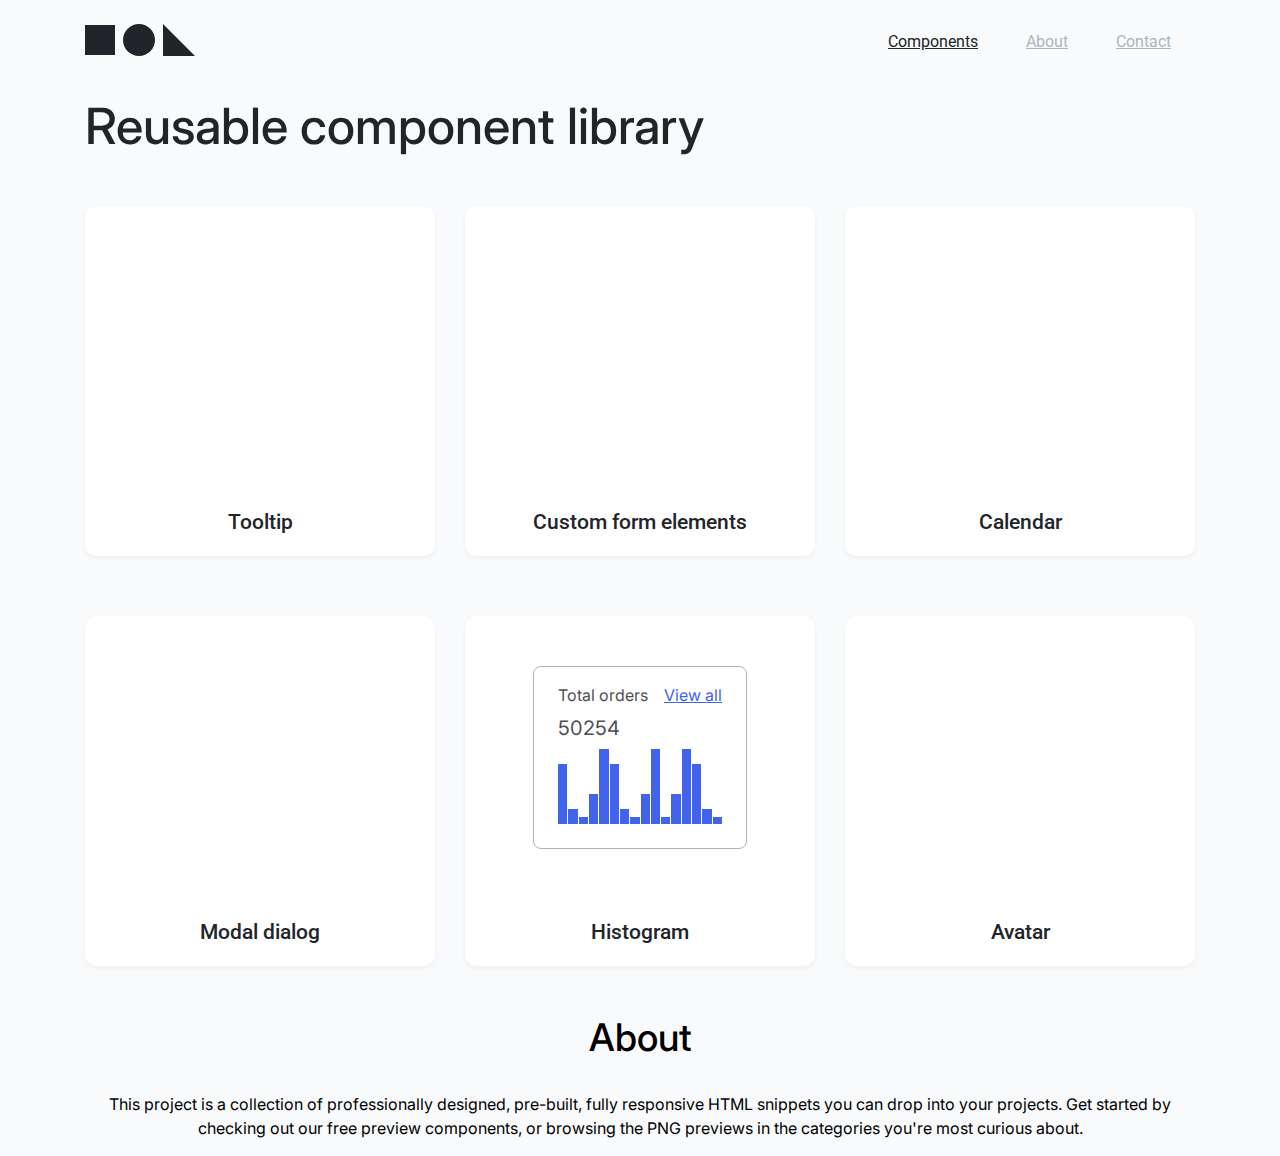
==== commit e0eb9fd2: "Fixes, based on feedback. paddings / margins to row/column-gap. Removed unnecessary css attributes." ====
--- a/index.html
+++ b/index.html
@@ -12,7 +12,6 @@
         <link rel="stylesheet" href="./03-lection1/02-accordion/accordion.css">
         <link rel="stylesheet" href="./04-lection2/01-histogram/histogram.css">
         <link rel="stylesheet" href="./04-lection2/02-skeleton/skeleton.css">
-        <link rel="stylesheet" href="./05-lection3/03-calendar/calendar.css">
     </head>
     <body class="page">
         <header class="header">
@@ -25,7 +24,7 @@
                     </svg>
                 </div>
                 <div class="nav header__nav">
-                    <a href="" class="nav__item nav__item-selected">Components</a>
+                    <a href="" class="nav__item nav__item_selected">Components</a>
                     <a href="" class="nav__item">About</a>
                     <a href="" class="nav__item">Contact</a>
                 </div>
@@ -42,57 +41,7 @@
                 <p class="page__component-title">Custom form elements</p>
             </div>
             <div class="page__component-item">
-                <div class="page__component-preview">
-                    <div class="calendar">
-                        <div class="calendar__title">October 2019</div>
-                        <div class="calendar__wrapper">
-                            <div class="calendar__inner">
-                                <span class="calendar__item calendar__item_day">Mon</span>
-                                <span class="calendar__item calendar__item_day">Tue</span>
-                                <span class="calendar__item calendar__item_day">Wed</span>
-                                <span class="calendar__item calendar__item_day">Thu</span>
-                                <span class="calendar__item calendar__item_day">Fri</span>
-                                <span class="calendar__item calendar__item_day">Sat</span>
-                                <span class="calendar__item calendar__item_day">Sun</span>
-                                <span class="calendar__item"></span>
-                                <span class="calendar__item"></span>
-                                <span class="calendar__item"></span>
-                                <span class="calendar__item"></span>
-                                <span class="calendar__item">1</span>
-                                <span class="calendar__item">2</span>
-                                <span class="calendar__item">3</span>
-                                <span class="calendar__item">4</span>
-                                <span class="calendar__item">5</span>
-                                <span class="calendar__item">6</span>
-                                <span class="calendar__item">7</span>
-                                <span class="calendar__item">8</span>
-                                <span class="calendar__item">9</span>
-                                <span class="calendar__item">10</span>
-                                <span class="calendar__item">11</span>
-                                <span class="calendar__item">12</span>
-                                <span class="calendar__item">13</span>
-                                <span class="calendar__item">14</span>
-                                <span class="calendar__item">15</span>
-                                <span class="calendar__item">16</span>
-                                <span class="calendar__item">17</span>
-                                <span class="calendar__item calendar__item_active">18</span>
-                                <span class="calendar__item calendar__item_between-active">19</span>
-                                <span class="calendar__item calendar__item_between-active">20</span>
-                                <span class="calendar__item calendar__item_between-active">21</span>
-                                <span class="calendar__item calendar__item_between-active">22</span>
-                                <span class="calendar__item calendar__item_active">23</span>
-                                <span class="calendar__item">24</span>
-                                <span class="calendar__item">25</span>
-                                <span class="calendar__item">26</span>
-                                <span class="calendar__item">27</span>
-                                <span class="calendar__item">28</span>
-                                <span class="calendar__item">29</span>
-                                <span class="calendar__item">30</span>
-                                <span class="calendar__item">31</span>
-                            </div>
-                        </div>
-                    </div>
-                </div>
+                <div class="page__component-preview"></div>
                 <p class="page__component-title">Calendar</p>
             </div>
             <div class="page__component-item">
--- a/components/page/page.css
+++ b/components/page/page.css
@@ -26,13 +26,12 @@
     flex-direction: column;
     flex-grow: 1;
     flex-shrink: 1;
-    justify-content: flex-end;
     align-items: center;
     
     background: var(--white);
     box-shadow: 0px 2px 4px rgba(33, 36, 41, 0.05);
     border-radius: 12px;
-} 
+}
 
 .page__component-preview {
     box-sizing: border-box;
--- a/components/nav/nav.css
+++ b/components/nav/nav.css
@@ -11,6 +11,6 @@
     color: var(--grey-3);
 }
 
-.nav__item-selected {
+.nav__item_selected {
     color: var(--black);
 }--- a/04-lection2/01-histogram/histogram.css
+++ b/04-lection2/01-histogram/histogram.css
@@ -7,16 +7,16 @@
     box-sizing: border-box;
     border-radius: 8px;
     padding: 16px 24px 24px 24px;
+    row-gap: 8px;
 }
 
 .histogram__header {
     display: flex;
     justify-content: space-between;
-    padding-bottom: 6px;
+    column-gap: 16px;
 }
 
 .histogram__header-link {
-    padding-left: 20px;
     display: block;
     white-space: nowrap;
     font-family: Inter, sans-serif;
@@ -37,7 +37,7 @@
     color: var(--black);
     opacity: 0.8;
     align-content: center;
-    margin-block: 0;
+    margin: 0;
 }
 
 .histogram__total {
@@ -48,8 +48,7 @@
     line-height: 26px;
     color: var(--black);
     opacity: 0.8;
-    margin-block: 0;
-    padding-bottom: 8px;
+    margin: 0;
 }
 
 .histogram__bars {
--- a/04-lection2/02-skeleton/skeleton.css
+++ b/04-lection2/02-skeleton/skeleton.css
@@ -8,7 +8,7 @@
 
     display: flex;
     flex-direction: column;
-    row-gap: 8px;
+    row-gap: 24px;
 }
 
 .skeleton__header {
@@ -37,7 +37,6 @@
 }
 
 .skeleton__lines {
-    padding: 16px 0 8px 0;
     display: flex;
     row-gap: 8px;
     align-items: stretch;
@@ -47,9 +46,7 @@
 }
 
 .skeleton__line {
-    width: 100%;
     background: linear-gradient(92.51deg, #DDE2E5 6.44%, #E2E6E8 38.47%, #F3F5F5 56.48%, #E3E7EA 77.5%, #DDE2E5 102.52%);
-    flex-grow: 0;
     height: 20px;
 }
 
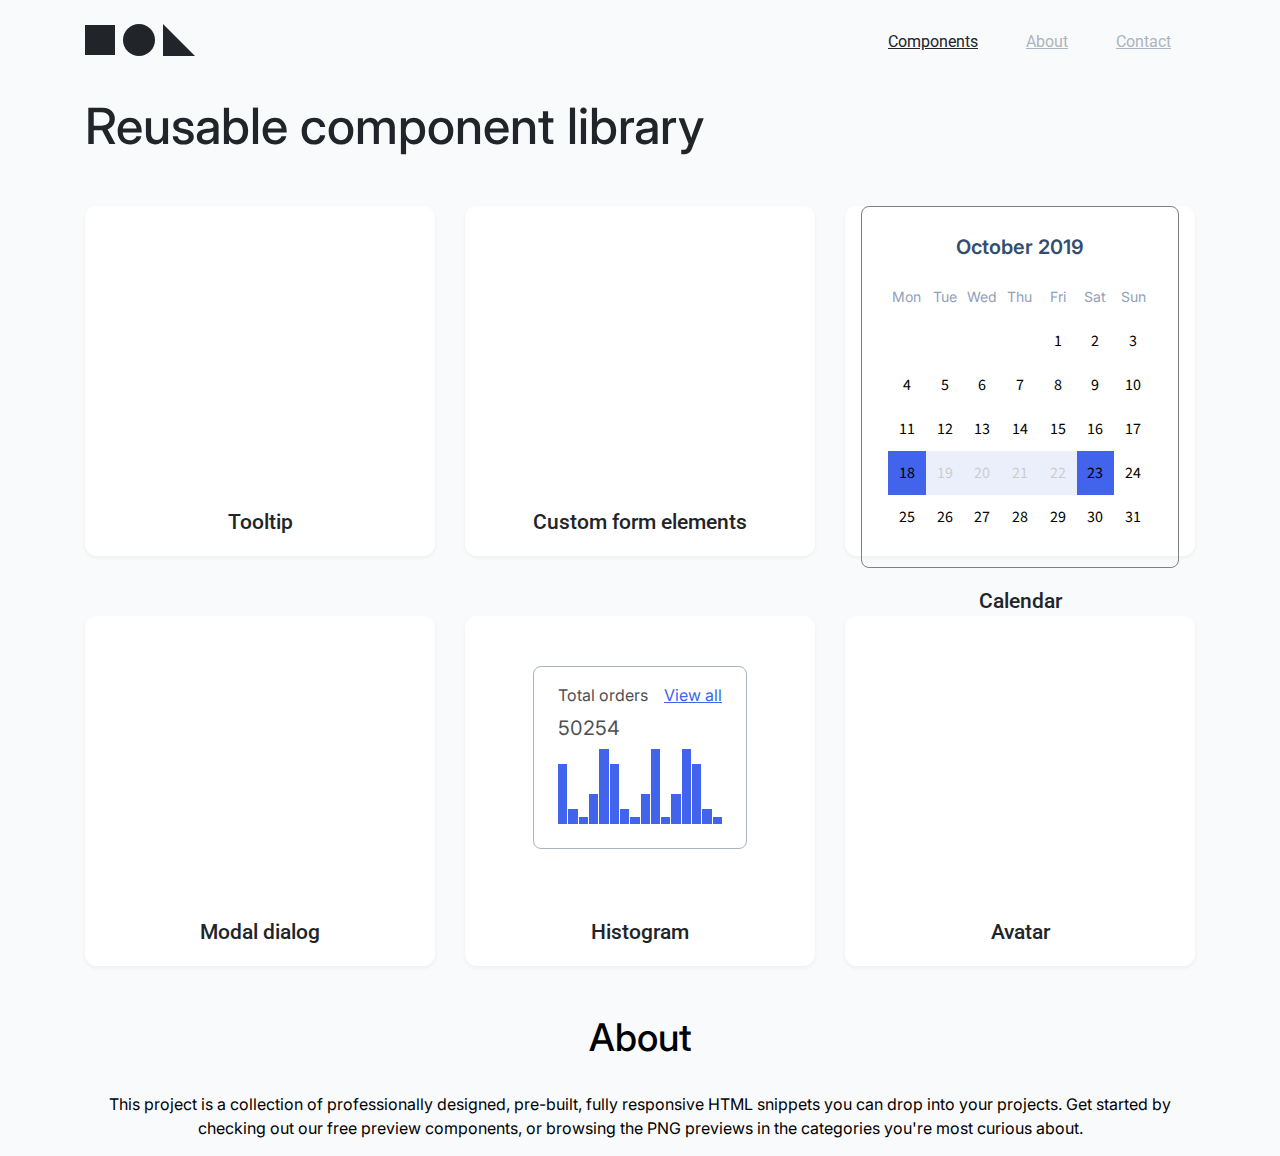
==== commit 33620fbc: "Fixes, based on feedback" ====
--- a/index.html
+++ b/index.html
@@ -12,6 +12,7 @@
         <link rel="stylesheet" href="./03-lection1/02-accordion/accordion.css">
         <link rel="stylesheet" href="./04-lection2/01-histogram/histogram.css">
         <link rel="stylesheet" href="./04-lection2/02-skeleton/skeleton.css">
+        <link rel="stylesheet" href="./05-lection3/03-calendar/calendar.css">
     </head>
     <body class="page">
         <header class="header">
@@ -41,7 +42,57 @@
                 <p class="page__component-title">Custom form elements</p>
             </div>
             <div class="page__component-item">
-                <div class="page__component-preview"></div>
+                <div class="page__component-preview">
+                    <div class="calendar">
+                        <div class="calendar__title">October 2019</div>
+                        <div class="calendar__wrapper">
+                            <div class="calendar__inner">
+                                <span class="calendar__item calendar__item_day">Mon</span>
+                                <span class="calendar__item calendar__item_day">Tue</span>
+                                <span class="calendar__item calendar__item_day">Wed</span>
+                                <span class="calendar__item calendar__item_day">Thu</span>
+                                <span class="calendar__item calendar__item_day">Fri</span>
+                                <span class="calendar__item calendar__item_day">Sat</span>
+                                <span class="calendar__item calendar__item_day">Sun</span>
+                                <span class="calendar__item"></span>
+                                <span class="calendar__item"></span>
+                                <span class="calendar__item"></span>
+                                <span class="calendar__item"></span>
+                                <span class="calendar__item">1</span>
+                                <span class="calendar__item">2</span>
+                                <span class="calendar__item">3</span>
+                                <span class="calendar__item">4</span>
+                                <span class="calendar__item">5</span>
+                                <span class="calendar__item">6</span>
+                                <span class="calendar__item">7</span>
+                                <span class="calendar__item">8</span>
+                                <span class="calendar__item">9</span>
+                                <span class="calendar__item">10</span>
+                                <span class="calendar__item">11</span>
+                                <span class="calendar__item">12</span>
+                                <span class="calendar__item">13</span>
+                                <span class="calendar__item">14</span>
+                                <span class="calendar__item">15</span>
+                                <span class="calendar__item">16</span>
+                                <span class="calendar__item">17</span>
+                                <span class="calendar__item calendar__item_active">18</span>
+                                <span class="calendar__item calendar__item_between-active">19</span>
+                                <span class="calendar__item calendar__item_between-active">20</span>
+                                <span class="calendar__item calendar__item_between-active">21</span>
+                                <span class="calendar__item calendar__item_between-active">22</span>
+                                <span class="calendar__item calendar__item_active">23</span>
+                                <span class="calendar__item">24</span>
+                                <span class="calendar__item">25</span>
+                                <span class="calendar__item">26</span>
+                                <span class="calendar__item">27</span>
+                                <span class="calendar__item">28</span>
+                                <span class="calendar__item">29</span>
+                                <span class="calendar__item">30</span>
+                                <span class="calendar__item">31</span>
+                            </div>
+                        </div>
+                    </div>
+                </div>
                 <p class="page__component-title">Calendar</p>
             </div>
             <div class="page__component-item">
--- a/05-lection3/03-calendar/calendar.css
+++ b/05-lection3/03-calendar/calendar.css
@@ -0,0 +1,62 @@
+.calendar {
+    border: 1px solid gray;
+    border-radius: 8px;
+    width: 100%;
+    padding: 28px 26px;
+}
+
+.calendar__title {
+    display: flex;
+    font-family: Inter, sans-serif;
+    font-style: normal;
+    font-weight: 600;
+    font-size: 20px;
+    line-height: 24px;
+    justify-content: center;
+    color: var(--calendar-title);
+    margin-bottom: 16px;
+}
+
+.calendar__wrapper {
+    position: relative;
+    padding-bottom: 100%;
+}
+
+.calendar__inner {
+    position: absolute;
+    top: 0;
+    left: 0;
+    bottom: 0;
+    right: 0;
+    display: grid;
+    grid-template-columns: repeat(7, 1fr);
+}
+
+.calendar__item {
+    display: flex;
+    justify-content: center;
+    align-items: center;
+    font-family: Source Sans Pro, sans-serif;
+    font-style: normal;
+    font-weight: normal;
+    font-size: 16px;
+    line-height: 20px;
+}
+
+.calendar__item_day {
+    color: var(--calendar-day);
+    font-family: Inter, sans-serif;
+    font-style: normal;
+    font-weight: normal;
+    font-size: 14px;
+    line-height: 20px;
+}
+
+.calendar__item_active {
+    background: var(--blue);
+}
+
+.calendar__item_between-active {
+    background: var(--calendar-between-active);
+    opacity: 0.2;
+}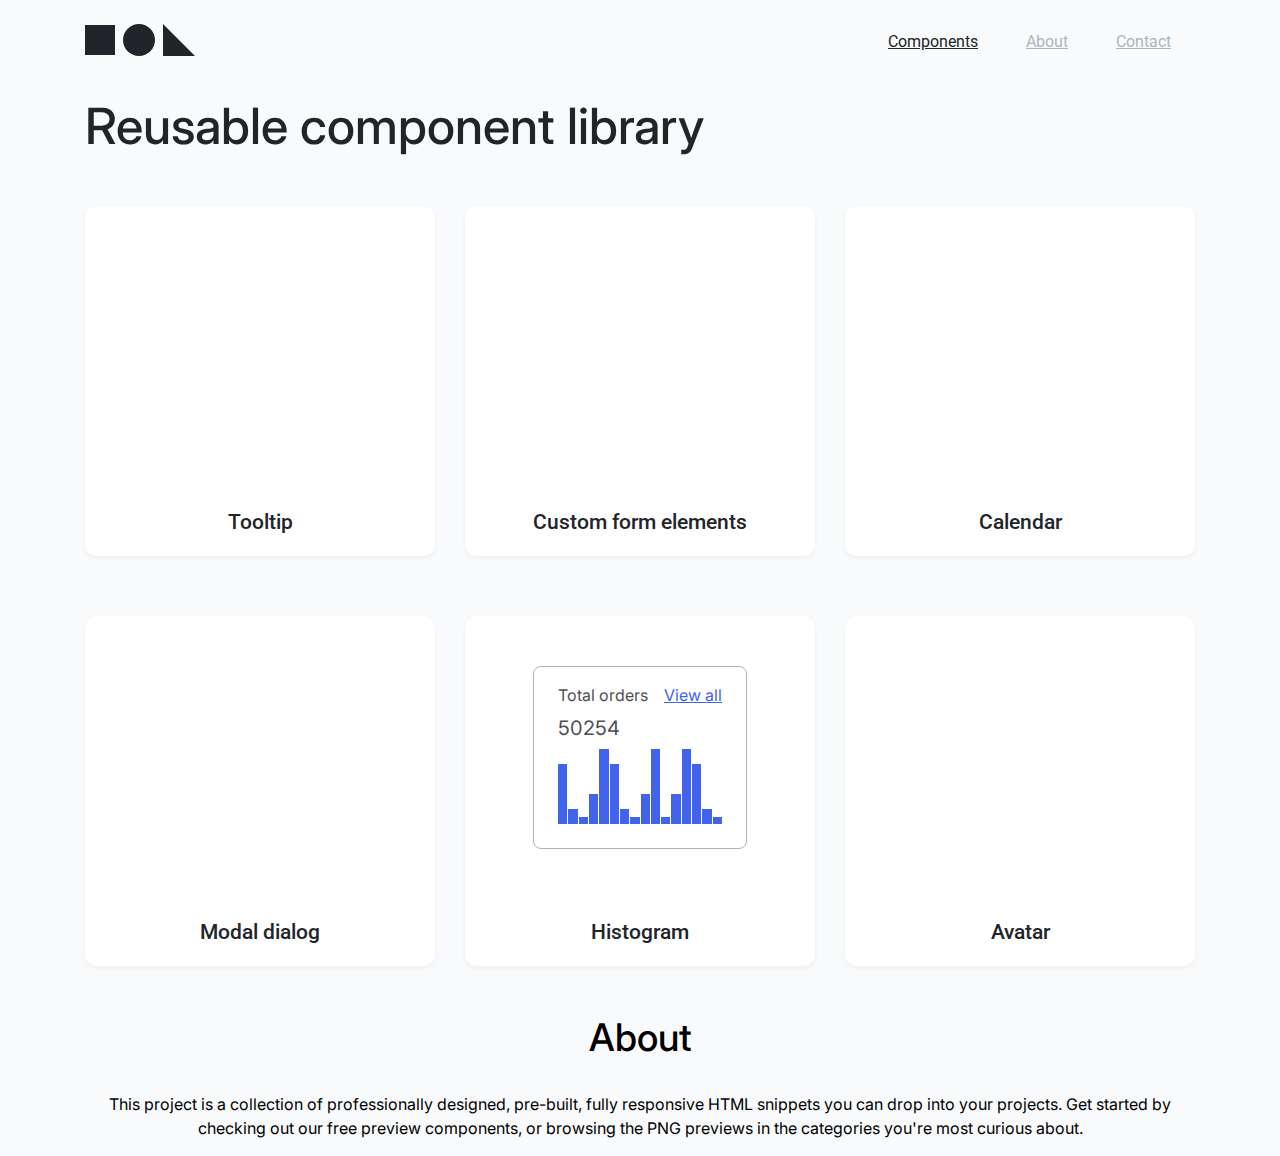
==== commit 70eab6c1: "Merge pull request #4 from dlxeon/feature/task04" ====
--- a/index.html
+++ b/index.html
@@ -12,7 +12,6 @@
         <link rel="stylesheet" href="./03-lection1/02-accordion/accordion.css">
         <link rel="stylesheet" href="./04-lection2/01-histogram/histogram.css">
         <link rel="stylesheet" href="./04-lection2/02-skeleton/skeleton.css">
-        <link rel="stylesheet" href="./05-lection3/03-calendar/calendar.css">
     </head>
     <body class="page">
         <header class="header">
@@ -42,57 +41,7 @@
                 <p class="page__component-title">Custom form elements</p>
             </div>
             <div class="page__component-item">
-                <div class="page__component-preview">
-                    <div class="calendar">
-                        <div class="calendar__title">October 2019</div>
-                        <div class="calendar__wrapper">
-                            <div class="calendar__inner">
-                                <span class="calendar__item calendar__item_day">Mon</span>
-                                <span class="calendar__item calendar__item_day">Tue</span>
-                                <span class="calendar__item calendar__item_day">Wed</span>
-                                <span class="calendar__item calendar__item_day">Thu</span>
-                                <span class="calendar__item calendar__item_day">Fri</span>
-                                <span class="calendar__item calendar__item_day">Sat</span>
-                                <span class="calendar__item calendar__item_day">Sun</span>
-                                <span class="calendar__item"></span>
-                                <span class="calendar__item"></span>
-                                <span class="calendar__item"></span>
-                                <span class="calendar__item"></span>
-                                <span class="calendar__item">1</span>
-                                <span class="calendar__item">2</span>
-                                <span class="calendar__item">3</span>
-                                <span class="calendar__item">4</span>
-                                <span class="calendar__item">5</span>
-                                <span class="calendar__item">6</span>
-                                <span class="calendar__item">7</span>
-                                <span class="calendar__item">8</span>
-                                <span class="calendar__item">9</span>
-                                <span class="calendar__item">10</span>
-                                <span class="calendar__item">11</span>
-                                <span class="calendar__item">12</span>
-                                <span class="calendar__item">13</span>
-                                <span class="calendar__item">14</span>
-                                <span class="calendar__item">15</span>
-                                <span class="calendar__item">16</span>
-                                <span class="calendar__item">17</span>
-                                <span class="calendar__item calendar__item_active">18</span>
-                                <span class="calendar__item calendar__item_between-active">19</span>
-                                <span class="calendar__item calendar__item_between-active">20</span>
-                                <span class="calendar__item calendar__item_between-active">21</span>
-                                <span class="calendar__item calendar__item_between-active">22</span>
-                                <span class="calendar__item calendar__item_active">23</span>
-                                <span class="calendar__item">24</span>
-                                <span class="calendar__item">25</span>
-                                <span class="calendar__item">26</span>
-                                <span class="calendar__item">27</span>
-                                <span class="calendar__item">28</span>
-                                <span class="calendar__item">29</span>
-                                <span class="calendar__item">30</span>
-                                <span class="calendar__item">31</span>
-                            </div>
-                        </div>
-                    </div>
-                </div>
+                <div class="page__component-preview"></div>
                 <p class="page__component-title">Calendar</p>
             </div>
             <div class="page__component-item">
--- a/assets/css/main.css
+++ b/assets/css/main.css
@@ -20,17 +20,8 @@
     --secondary: var(--purple);
     
     --backgroud: #F9FAFC;
-    --selected: #D84910;
-    
-    --calendar-title: #334D6E;
-    --calendar-day: #90A0B7;
-    --calendar-between-active: #A0B1F5;
 }
 
 * {
     font-family: 'Roboto', sans-serif;
 }
-
-body, html {
-    height: 100%;
-}--- a/04-lection2/01-histogram/histogram.css
+++ b/04-lection2/01-histogram/histogram.css
@@ -13,7 +13,6 @@
 .histogram__header {
     display: flex;
     justify-content: space-between;
-    column-gap: 16px;
 }
 
 .histogram__header-link {
@@ -24,7 +23,7 @@
     font-weight: normal;
     font-size: 16px;
     line-height: 24px;
-    
+    margin-left: 16px;
     color: var(--blue);
 }
 
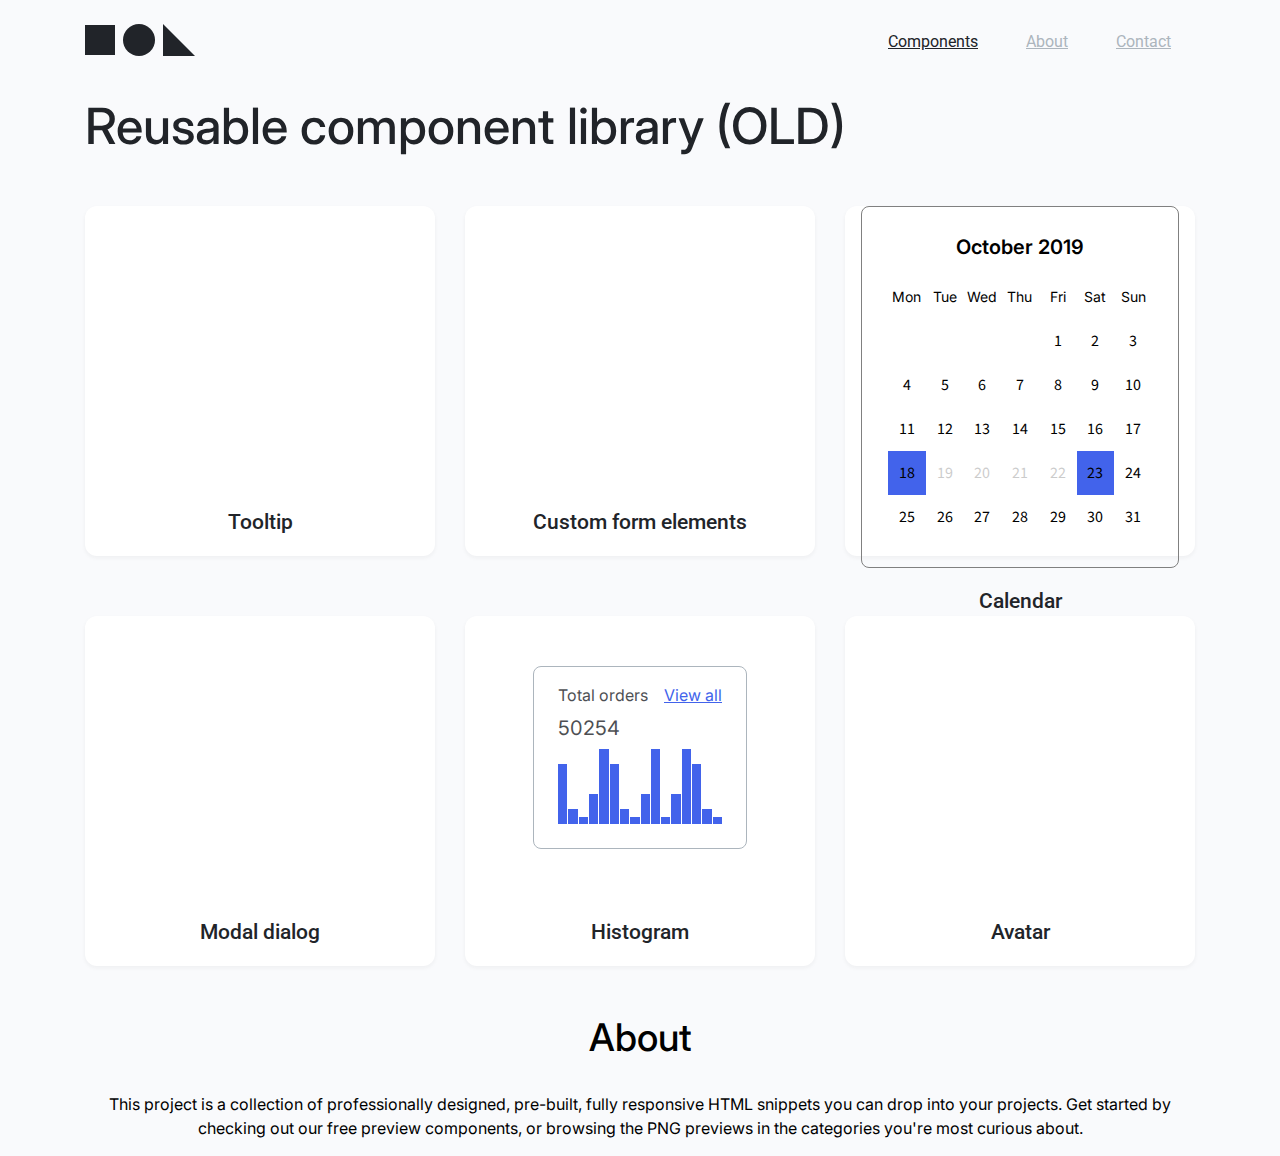
==== commit f5047feb: "Для template.html использую page.css / footer.css / header.css. Старые варианты для index.html переи" ====
--- a/index.html
+++ b/index.html
@@ -4,14 +4,15 @@
     <head>
         <meta charset="UTF-8">
         <link rel="stylesheet" href="./assets/css/main.css">
-        <link rel="stylesheet" href="./components/page/page.css">
+        <link rel="stylesheet" href="./components/page/page-old.css">
         <link rel="stylesheet" href="./components/header/header.css">
         <link rel="stylesheet" href="./components/nav/nav.css">
-        <link rel="stylesheet" href="./components/footer/footer.css">
+        <link rel="stylesheet" href="./components/footer/footer-old.css">
         <link rel="stylesheet" href="./03-lection1/01-button/button.css">
         <link rel="stylesheet" href="./03-lection1/02-accordion/accordion.css">
         <link rel="stylesheet" href="./04-lection2/01-histogram/histogram.css">
         <link rel="stylesheet" href="./04-lection2/02-skeleton/skeleton.css">
+        <link rel="stylesheet" href="./05-lection3/03-calendar/calendar.css">
     </head>
     <body class="page">
         <header class="header">
@@ -29,7 +30,7 @@
                     <a href="" class="nav__item">Contact</a>
                 </div>
             </div>
-            <h1 class="header__title">Reusable component library</h1>
+            <h1 class="header__title">Reusable component library (OLD)</h1>
         </header>
         <main class="page__components">
             <div class="page__component-item">
@@ -41,7 +42,57 @@
                 <p class="page__component-title">Custom form elements</p>
             </div>
             <div class="page__component-item">
-                <div class="page__component-preview"></div>
+                <div class="page__component-preview">
+                    <div class="calendar">
+                        <div class="calendar__title">October 2019</div>
+                        <div class="calendar__wrapper">
+                            <div class="calendar__inner">
+                                <span class="calendar__item calendar__item_day">Mon</span>
+                                <span class="calendar__item calendar__item_day">Tue</span>
+                                <span class="calendar__item calendar__item_day">Wed</span>
+                                <span class="calendar__item calendar__item_day">Thu</span>
+                                <span class="calendar__item calendar__item_day">Fri</span>
+                                <span class="calendar__item calendar__item_day">Sat</span>
+                                <span class="calendar__item calendar__item_day">Sun</span>
+                                <span class="calendar__item"></span>
+                                <span class="calendar__item"></span>
+                                <span class="calendar__item"></span>
+                                <span class="calendar__item"></span>
+                                <span class="calendar__item">1</span>
+                                <span class="calendar__item">2</span>
+                                <span class="calendar__item">3</span>
+                                <span class="calendar__item">4</span>
+                                <span class="calendar__item">5</span>
+                                <span class="calendar__item">6</span>
+                                <span class="calendar__item">7</span>
+                                <span class="calendar__item">8</span>
+                                <span class="calendar__item">9</span>
+                                <span class="calendar__item">10</span>
+                                <span class="calendar__item">11</span>
+                                <span class="calendar__item">12</span>
+                                <span class="calendar__item">13</span>
+                                <span class="calendar__item">14</span>
+                                <span class="calendar__item">15</span>
+                                <span class="calendar__item">16</span>
+                                <span class="calendar__item">17</span>
+                                <span class="calendar__item calendar__item_active">18</span>
+                                <span class="calendar__item calendar__item_between-active">19</span>
+                                <span class="calendar__item calendar__item_between-active">20</span>
+                                <span class="calendar__item calendar__item_between-active">21</span>
+                                <span class="calendar__item calendar__item_between-active">22</span>
+                                <span class="calendar__item calendar__item_active">23</span>
+                                <span class="calendar__item">24</span>
+                                <span class="calendar__item">25</span>
+                                <span class="calendar__item">26</span>
+                                <span class="calendar__item">27</span>
+                                <span class="calendar__item">28</span>
+                                <span class="calendar__item">29</span>
+                                <span class="calendar__item">30</span>
+                                <span class="calendar__item">31</span>
+                            </div>
+                        </div>
+                    </div>
+                </div>
                 <p class="page__component-title">Calendar</p>
             </div>
             <div class="page__component-item">
--- a/components/page/page-old.css
+++ b/components/page/page-old.css
@@ -0,0 +1,62 @@
+﻿.page {
+    max-width: 1110px;
+    margin: 0 auto;
+    background: var(--backgroud);
+    display: flex;
+    flex-direction: column;
+    min-height: 100vh;
+}
+
+.page__components {
+    display: flex;
+    flex-direction: row;
+    flex-grow: 1;
+    row-gap: 30px;
+    flex-wrap: wrap;
+    margin: 0 -15px;
+    align-content: flex-start;
+}
+
+.page__component-item {
+    width: calc(33% - 30px);
+    height: 350px;
+    margin: 15px;
+    
+    display: flex;
+    flex-direction: column;
+    flex-grow: 1;
+    flex-shrink: 1;
+    align-items: center;
+    
+    background: var(--white);
+    box-shadow: 0px 2px 4px rgba(33, 36, 41, 0.05);
+    border-radius: 12px;
+} 
+
+.page__component-preview {
+    box-sizing: border-box;
+    display: flex;
+    flex-grow: 1;
+    justify-content: center;
+    align-content: center;
+    align-items: center;
+    
+    padding: 0 16px 0 16px;
+    width: 100%;
+}
+
+.page__component-preview-image {
+    max-width: 100%;
+    max-height:100%;
+}
+
+.page__component-title {
+    font-family: Roboto, sans-serif;
+    font-style: normal;
+    font-weight: 500;
+    font-size: 21px;
+    line-height: 25px;
+
+    justify-content: center;
+    color: var(--black);
+}--- a/components/footer/footer-old.css
+++ b/components/footer/footer-old.css
@@ -0,0 +1,19 @@
+﻿.footer {
+    
+}
+
+.footer__title {
+    font-family: Inter, sans-serif;
+    font-weight: 500;
+    font-size: 38px;
+    line-height: 48px;
+    text-align: center;
+}
+
+.footer__content {
+    font-family: Inter, sans-serif;
+    font-size: 16px;
+    line-height: 24px;
+
+    text-align: center;
+}--- a/05-lection3/03-calendar/calendar.css
+++ b/05-lection3/03-calendar/calendar.css
@@ -0,0 +1,62 @@
+.calendar {
+    border: 1px solid gray;
+    border-radius: 8px;
+    width: 100%;
+    padding: 28px 26px;
+}
+
+.calendar__title {
+    display: flex;
+    font-family: Inter, sans-serif;
+    font-style: normal;
+    font-weight: 600;
+    font-size: 20px;
+    line-height: 24px;
+    justify-content: center;
+    color: var(--calendar-title);
+    margin-bottom: 16px;
+}
+
+.calendar__wrapper {
+    position: relative;
+    padding-bottom: 100%;
+}
+
+.calendar__inner {
+    position: absolute;
+    top: 0;
+    left: 0;
+    bottom: 0;
+    right: 0;
+    display: grid;
+    grid-template-columns: repeat(7, 1fr);
+}
+
+.calendar__item {
+    display: flex;
+    justify-content: center;
+    align-items: center;
+    font-family: Source Sans Pro, sans-serif;
+    font-style: normal;
+    font-weight: normal;
+    font-size: 16px;
+    line-height: 20px;
+}
+
+.calendar__item_day {
+    color: var(--calendar-day);
+    font-family: Inter, sans-serif;
+    font-style: normal;
+    font-weight: normal;
+    font-size: 14px;
+    line-height: 20px;
+}
+
+.calendar__item_active {
+    background: var(--blue);
+}
+
+.calendar__item_between-active {
+    background: var(--calendar-between-active);
+    opacity: 0.2;
+}